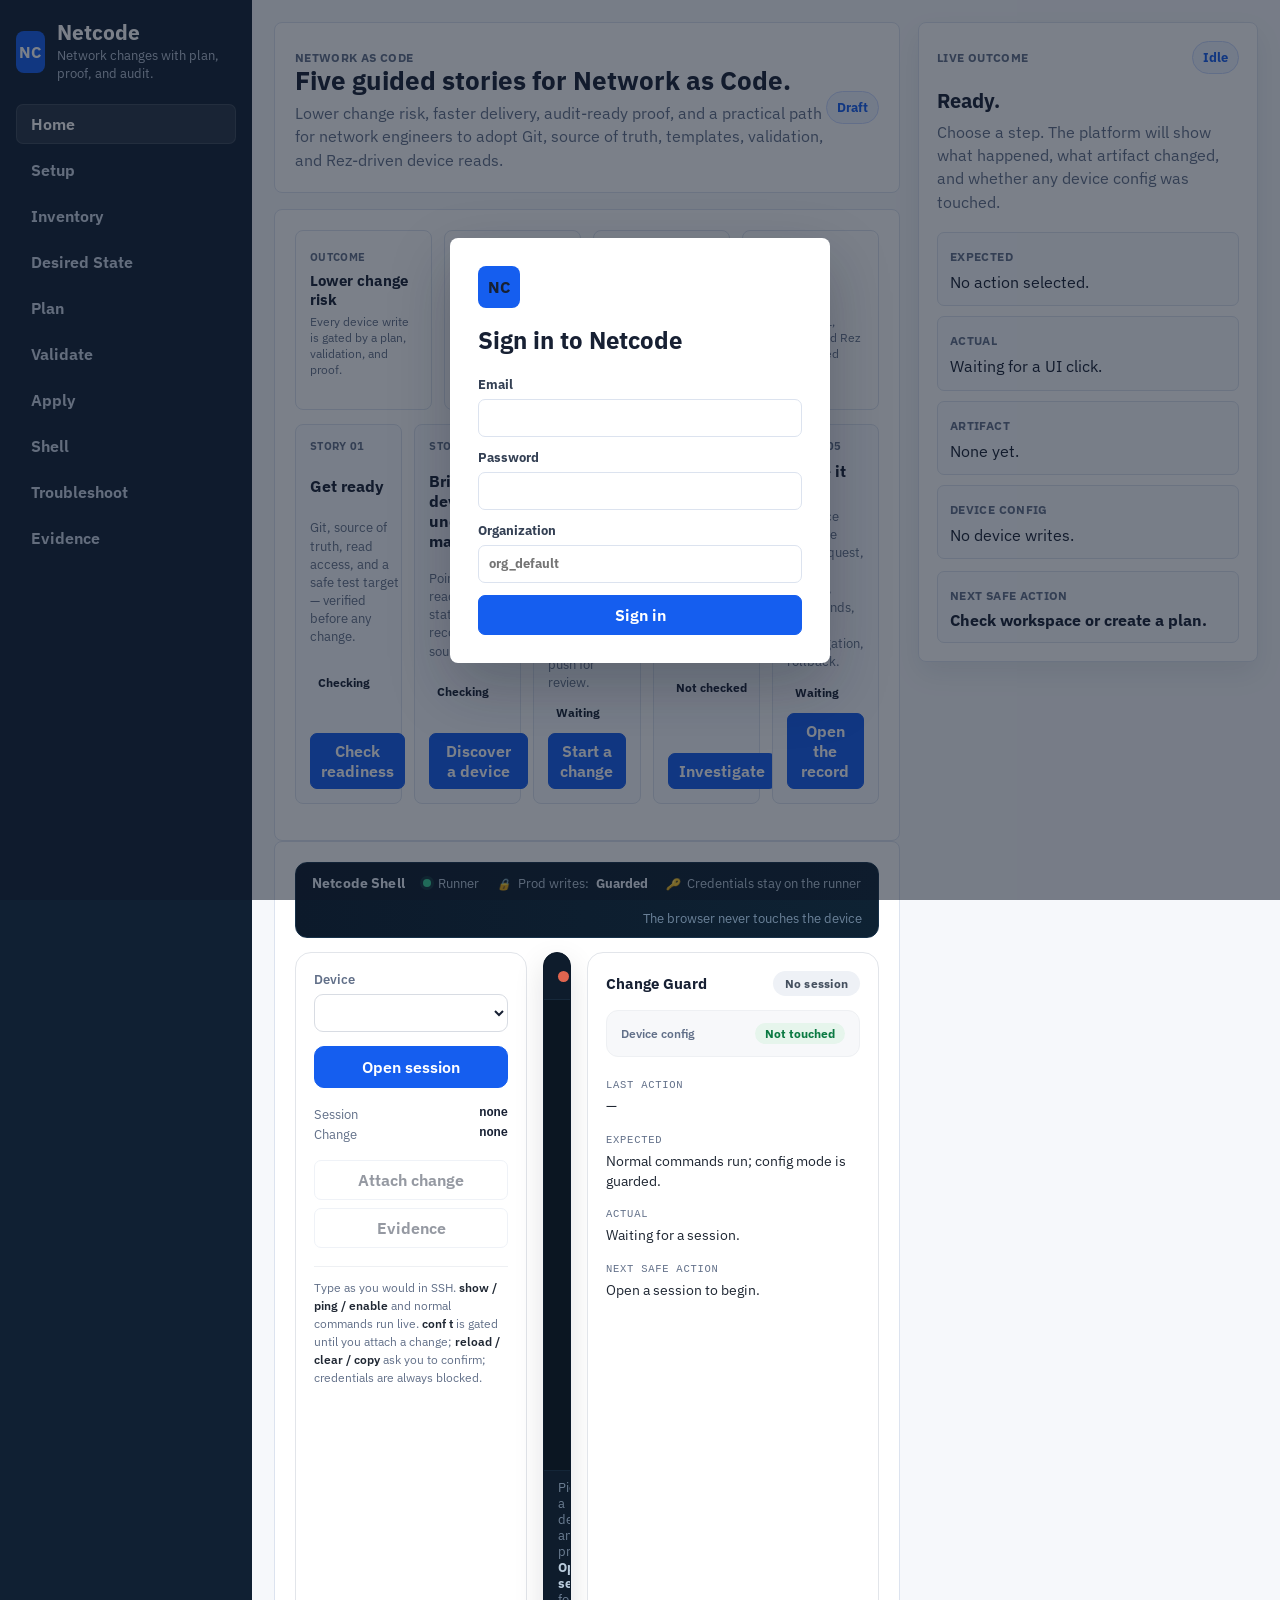
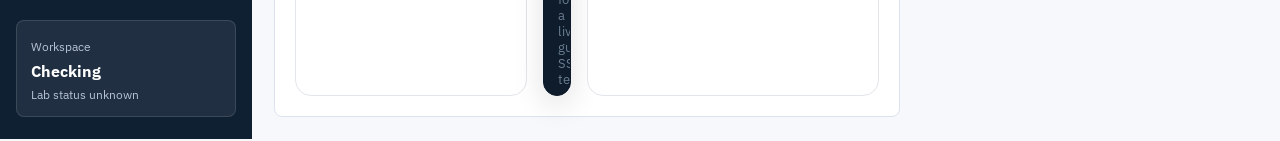
==== static/index.html @ 335553f5 "Shell: make it a real SSH terminal (allow-by-default guard) + premium UI Two fixes for 'this is BS /" ====
<!doctype html>
<html lang="en">
  <head>
    <meta charset="utf-8" />
    <meta name="viewport" content="width=device-width, initial-scale=1" />
    <title>Netcode</title>
    <link rel="icon" href="/static/favicon.svg" type="image/svg+xml" />
    <link rel="stylesheet" href="/static/vendor/xterm.css" />
    <link rel="stylesheet" href="/static/styles.css?v=20260705-shell3" />
  </head>
  <body>
    <div id="login-overlay" class="login-overlay" hidden>
      <form id="login-form" class="login-card">
        <div class="brand-mark">NC</div>
        <h2>Sign in to Netcode</h2>
        <p id="login-error" class="login-error" hidden></p>
        <label>Email<input id="login-email" type="email" autocomplete="username" required /></label>
        <label>Password<input id="login-password" type="password" autocomplete="current-password" required /></label>
        <label>Organization<input id="login-org" placeholder="org_default" autocomplete="organization" /></label>
        <button id="login-submit" type="submit">Sign in</button>
      </form>
    </div>
    <main class="app-shell">
      <aside class="sidebar" aria-label="MVP navigation">
        <div class="brand">
            <div class="brand-mark">NC</div>
          <div>
            <h1>Netcode</h1>
            <p>Network changes with plan, proof, and audit.</p>
          </div>
        </div>

        <nav class="nav-list">
          <button class="nav-item active" type="button" data-view="home">Home</button>
          <button class="nav-item" type="button" data-view="setup">Setup</button>
          <button class="nav-item" type="button" data-view="inventory">Inventory</button>
          <button class="nav-item" type="button" data-view="desired">Desired State</button>
          <button class="nav-item" type="button" data-view="plan">Plan</button>
          <button class="nav-item" type="button" data-view="validate">Validate</button>
          <button class="nav-item" type="button" data-view="apply">Apply</button>
          <button class="nav-item" type="button" data-view="shell">Shell</button>
          <button class="nav-item" type="button" data-view="drift">Troubleshoot</button>
          <button class="nav-item" type="button" data-view="evidence">Evidence</button>
        </nav>

        <section class="workspace-card">
          <span>Workspace</span>
          <strong id="sidebar-workspace">Checking</strong>
          <p id="sidebar-lab">Lab status unknown</p>
        </section>
      </aside>

      <section class="content-shell">
        <section class="main-stage">
          <header class="page-header">
            <div>
              <p class="eyebrow">Network as Code</p>
              <h2 id="view-title">Five guided stories for Network as Code.</h2>
              <p id="view-subtitle">Lower change risk, faster delivery, audit-ready proof, and a practical path for network engineers to adopt Git, source of truth, templates, validation, and Rez-driven device reads.</p>
            </div>
            <div class="run-state">
              <span id="run-state-label">Draft</span>
            </div>
          </header>

          <section id="view-home" class="view active">
            <section class="value-strip" aria-label="Netcode business outcomes">
              <article>
                <span>Outcome</span>
                <strong>Lower change risk</strong>
                <p>Every device write is gated by a plan, validation, and proof.</p>
              </article>
              <article>
                <span>Outcome</span>
                <strong>Faster delivery</strong>
                <p>Engineers declare the result; the platform builds the artifacts.</p>
              </article>
              <article>
                <span>Outcome</span>
                <strong>Audit-ready proof</strong>
                <p>Each change ends with commands, evidence, Git history, and rollback.</p>
              </article>
              <article>
                <span>Outcome</span>
                <strong>Practical adoption</strong>
                <p>Use Git, YAML, templates, and Rez through guided workflows.</p>
              </article>
            </section>
            <section class="story-board" aria-label="Network as code user stories">
              <article class="story-card" id="story-ready">
                <span>Story 01</span>
                <h3>Get ready</h3>
                <p>Git, source of truth, read access, and a safe test target — verified before any change.</p>
                <strong>Checking</strong>
                <button type="button" data-go="setup">Check readiness</button>
              </article>
              <article class="story-card" id="story-discovery">
                <span>Story 02</span>
                <h3>Bring devices under management</h3>
                <p>Point at an IP, read its live state, review the record, save it to source of truth.</p>
                <strong>Checking</strong>
                <button type="button" data-go="inventory">Discover a device</button>
              </article>
              <article class="story-card" id="story-change">
                <span>Story 03</span>
                <h3>Make a safe change</h3>
                <p>Declare the outcome, branch it, see exact commands, prove it, apply, verify, push for review.</p>
                <strong>Waiting</strong>
                <button type="button" data-go="desired">Start a change</button>
              </article>
              <article class="story-card" id="story-troubleshoot">
                <span>Story 04</span>
                <h3>Troubleshoot / Investigate</h3>
                <p>Run read-only Rez checks, compare expected vs live, attach evidence to the change.</p>
                <strong>Not checked</strong>
                <button type="button" data-go="drift">Investigate</button>
              </article>
              <article class="story-card" id="story-audit">
                <span>Story 05</span>
                <h3>Prove it</h3>
                <p>One evidence package with request, intent, branch, commands, proof, investigation, rollback.</p>
                <strong>Waiting</strong>
                <button type="button" data-go="evidence">Open the record</button>
              </article>
            </section>

          </section>

          <section id="view-setup" class="view">
            <section class="section-heading">
              <h3>Setup — readiness gates</h3>
              <p>Gates 1–2 (Git, source of truth) unlock changes. Gates 3–4 tell you how changes will be proven — with a lab, with on-device dry-runs, or plan-only. A missing lab never blocks planning.</p>
            </section>
            <p class="gate-group-label">Required before you can start a change</p>
            <div class="setup-grid two">
              <article class="setup-item gate" id="gate-git-card">
                <span class="gate-tag required">Required · 1</span>
                <h4>Git connected</h4>
                <p class="gate-question">Can changes be reviewed and audited?</p>
                <p id="setup-git-copy" class="gate-status">Checking.</p>
                <div class="field-grid">
                  <label>Repo URL<input id="git-repo-url" placeholder="https://github.com/you/network-code.git" autocomplete="off" /></label>
                  <label>Base branch<input id="git-base-branch" placeholder="main" autocomplete="off" /></label>
                </div>
                <div class="button-row compact">
                  <button id="connect-git" type="button">Connect Git repo</button>
                </div>
              </article>
              <article class="setup-item gate" id="gate-sot-card">
                <span class="gate-tag required">Required · 2</span>
                <h4>Source of truth</h4>
                <p class="gate-question">Does the platform know your network?</p>
                <p id="setup-sot-copy" class="gate-status">Checking.</p>
                <p id="setup-sot-detail" class="setup-hint"></p>
                <div class="button-row compact">
                  <button class="secondary" type="button" data-go="inventory">Discover devices</button>
                </div>
              </article>
            </div>
            <p class="gate-group-label">How your changes will be proven <em>(informational — these never block planning)</em></p>
            <div class="setup-grid two">
              <article class="setup-item gate" id="gate-read-card">
                <span class="gate-tag info">Info</span>
                <h4>Device reachability</h4>
                <p class="gate-question">Can the platform read your devices?</p>
                <p id="setup-rez-copy" class="gate-status">Checking.</p>
                <div id="reachability-results" class="stat-chips"></div>
                <p id="setup-rez-detail" class="setup-hint">Verification and drift read live device state. If the platform cannot read, you are blind after an apply.</p>
                <div class="button-row compact">
                  <button id="test-reachability" class="secondary" type="button">Test reachability</button>
                </div>
              </article>
              <article class="setup-item gate" id="gate-lab-card">
                <span class="gate-tag info">Info</span>
                <h4>Proof mode</h4>
                <p class="gate-question">Where do changes get proven before they matter?</p>
                <p id="setup-lab-copy" class="gate-status">Checking.</p>
                <p id="setup-lab-detail" class="setup-hint"></p>
              </article>
            </div>
            <div class="button-row">
              <button id="check-workspace" type="button">Check readiness</button>
              <button id="start-change" type="button" data-go="desired" disabled>Start a change</button>
            </div>
            <section id="runners-panel" class="runners-panel" hidden>
              <div class="config-head">
                <div>
                  <span>On-prem runners</span>
                  <h4>Runner mode — device actions run on your runner</h4>
                  <p id="runners-copy">The control plane queues changes; an on-prem runner next to your devices executes them and returns signed evidence. The browser and control plane never touch devices.</p>
                </div>
                <div class="button-row compact">
                  <button id="mint-join-token" type="button">Generate join token</button>
                </div>
              </div>
              <div id="runners-list" class="record-sections"></div>
              <div id="join-token-box" hidden>
                <p class="setup-hint">Run this on the machine next to your devices (single-use token, shown once):</p>
                <pre id="join-token-cmd" class="mini-code"></pre>
              </div>
            </section>
            <details class="advanced-panel">
              <summary>Advanced: platform configuration</summary>
            <section class="config-panel">
              <div class="config-head">
                <div>
                  <span>Editable platform configuration</span>
                  <h4>Control the options this UI uses</h4>
                  <p id="config-path">Configuration has not been loaded yet.</p>
                </div>
                <div class="button-row compact">
                  <button id="save-config" type="button">Save configuration</button>
                  <button id="reload-config" class="secondary" type="button">Reload</button>
                  <button id="reset-config" class="secondary" type="button">Reset defaults</button>
                </div>
              </div>
              <form id="platform-config-form" class="config-form">
                <section>
                  <h5>Git</h5>
                  <label>Repo URL<input name="git.repo_url" /></label>
                  <label>Branch<input name="git.branch" /></label>
                  <label>Commit message<input name="git.default_commit_message" /></label>
                </section>
                <section>
                  <h5>Source of truth</h5>
                  <label>Provider<input name="source_of_truth.provider" /></label>
                  <label>Inventory path<input name="source_of_truth.inventory_path" /></label>
                  <label>Policy path<input name="source_of_truth.policy_path" /></label>
                  <label>Template directory<input name="source_of_truth.template_dir" /></label>
                </section>
                <section>
                  <h5>Credentials</h5>
                  <label>Credential profile<input name="credentials.profile" /></label>
                  <label>Username<input name="credentials.username" /></label>
                  <label>Default SSH port<input name="credentials.port" type="number" min="1" max="65535" /></label>
                </section>
                <section>
                  <h5>Discovery defaults</h5>
                  <label>Host<input name="discovery.defaults.host" /></label>
                  <label>Vendor<input name="discovery.defaults.platform" /></label>
                  <label>Device name<input name="discovery.defaults.device_id" /></label>
                  <label>Site<input name="discovery.defaults.site" /></label>
                  <label>Groups<input name="discovery.defaults.groups" /></label>
                  <label>Port<input name="discovery.defaults.port" type="number" min="1" max="65535" /></label>
                </section>
                <section>
                  <h5>Change defaults</h5>
                  <label>Default site<input name="desired_state.common.site" /></label>
                  <label>Default device<input name="desired_state.common.device_id" /></label>
                  <label>Requested by<input name="desired_state.common.requested_by" /></label>
                  <label>Default ticket<input name="desired_state.common.ticket_id" /></label>
                </section>
                <section>
                  <h5>Workflow gates</h5>
                  <label>Environment<input name="workflow.environment" /></label>
                  <label>Canary size<input name="workflow.canary_size" type="number" min="1" /></label>
                  <label>Batch size<input name="workflow.batch_size" type="number" min="1" /></label>
                  <label class="check-row"><input name="workflow.dry_run_required" type="checkbox" /> Dry-run required</label>
                  <label class="check-row"><input name="workflow.production_writes_locked" type="checkbox" /> Production writes locked</label>
                </section>
              </form>
              <section class="json-editor">
                <div>
                  <h5>Full configuration JSON</h5>
                  <p>Edit change cards, field labels, defaults, vendor choices, gates, paths, and audit settings.</p>
                </div>
                <textarea id="config-json" spellcheck="false"></textarea>
              </section>
            </section>
            </details>
          </section>

          <section id="view-inventory" class="view">
            <section class="section-heading">
              <h3>Inventory</h3>
              <p>Bring devices under management: discover them live with Rez, or import them from NetBox — the de-facto network source of truth.</p>
            </section>
            <section class="netbox-panel">
              <div class="config-head">
                <div>
                  <span>NetBox source of truth</span>
                  <h4>Import devices from NetBox</h4>
                  <p id="netbox-status">Read-only. Set the URL and API token, test, then sync devices into inventory. Local YAML stays the default.</p>
                </div>
              </div>
              <div class="field-grid">
                <label>NetBox URL<input id="netbox-url" placeholder="https://netbox.example.com" autocomplete="off" /></label>
                <label>API token<input id="netbox-token" type="password" placeholder="read-only token" autocomplete="off" /></label>
              </div>
              <div class="button-row compact">
                <button id="netbox-test" class="secondary" type="button">Test connection</button>
                <button id="netbox-sync" type="button">Sync devices</button>
              </div>
              <p id="netbox-result" class="setup-hint"></p>
            </section>
            <div class="two-column">
              <form id="discover-form" class="form-panel">
                <label>Device IP / host<input name="host" /></label>
                <label>Vendor
                  <select name="platform"></select>
                </label>
                <label>Device name<input name="device_id" /></label>
                <label>Site<input name="site" /></label>
                <label>Groups<input name="groups" placeholder="comma separated" /></label>
                <label>SSH port<input name="port" type="number" min="1" max="65535" /></label>
                <label>Username<input name="username" placeholder="Use configured or inventory default" /></label>
                <label>Password<input name="password" type="password" placeholder="Use inventory default" /></label>
                <div class="button-row">
                  <button id="discover-device" type="button">Discover device</button>
                  <button id="save-discovered-device" class="secondary" type="button" disabled>Save to source of truth</button>
                </div>
              </form>
              <article class="result-panel">
                <span>Discovered device</span>
                <h4 id="discovery-title">No discovery run yet.</h4>
                <p id="discovery-summary">Discovery is read-only. It collects device state and creates an import candidate; it does not change device config.</p>
                <div id="inventory-table" class="device-list"></div>
              </article>
            </div>
          </section>

          <section id="view-desired" class="view">
            <section class="section-heading">
              <h3>Desired State</h3>
              <p>Pick the outcome first. The platform builds the right YAML, template, validation, plan, and apply gates for that intent type.</p>
            </section>
            <div class="story-rail" data-story-rail></div>
            <div class="desired-layout">
              <form id="change-form" class="form-panel">
                <fieldset class="change-type-fieldset">
                  <legend>What do you want the network to look like?</legend>
                  <div id="change-type-grid" class="change-type-grid"></div>
                </fieldset>
                <section class="form-section">
                  <h4>Target</h4>
                  <div class="form-grid">
                    <label>Site<input name="site" /></label>
                    <label>Device<input name="device_id" /></label>
                    <label>Requested by<input name="requested_by" /></label>
                    <label>Ticket / change ID<input name="ticket_id" placeholder="optional" /></label>
                  </div>
                </section>
                <section class="form-section">
                  <h4 id="dynamic-title">Intent details</h4>
                  <div id="dynamic-fields" class="form-grid"></div>
                </section>
                <section class="form-section branch-panel">
                  <h4>Step 2 · Give this change its own branch</h4>
                  <p class="branch-current">Change branch <strong id="git-current-branch">not created</strong></p>
                  <div class="field-grid">
                    <label>Branch name<input id="git-new-branch" placeholder="change/site-change-type" autocomplete="off" /></label>
                    <label>Switch to existing<select id="git-branch-select"><option value="">Select branch</option></select></label>
                  </div>
                  <div class="button-row compact">
                    <button id="create-branch" type="button">Create change branch</button>
                    <button id="switch-branch" class="secondary" type="button">Switch</button>
                  </div>
                  <p id="git-branch-outcome" class="setup-hint">The change branch carries intent, config, validation, and proof for review.</p>
                </section>
                <div class="button-row">
                  <button id="create-plan" type="button">Step 3 · Create plan</button>
                  <button class="secondary" type="button" data-go="plan">Open plan</button>
                </div>
              </form>
              <article class="result-panel">
                <span>Selected workflow</span>
                <h4 id="desired-title">Add VLAN</h4>
                <p id="desired-summary">Choose a change type and fill in the outcome. YAML remains visible as an artifact, not as the primary workflow.</p>
                <div id="desired-capability" class="capability-strip"></div>
                <pre id="desired-yaml" class="code-box">Create a plan to see the YAML intent.</pre>
              </article>
            </div>
          </section>

          <section id="view-plan" class="view">
            <section class="section-heading">
              <h3>Plan</h3>
              <p>Preview the exact impact — forward and rollback — before the lab switch sees anything.</p>
            </section>
            <div class="story-rail" data-story-rail></div>
            <section class="plan-summary">
              <article><span>Action</span><strong id="plan-action">No plan yet</strong></article>
              <article><span>Affected device</span><strong id="plan-device">-</strong></article>
              <article><span>Risk</span><strong id="plan-risk">Unknown</strong></article>
              <article><span>Apply gate</span><strong id="plan-writes">None</strong></article>
            </section>
            <div id="plan-blast" class="stat-chips"></div>
            <div class="artifact-grid">
              <article>
                <div class="artifact-heading"><span>Terraform-style summary</span></div>
                <pre id="plan-summary-text" class="code-box">Create a desired state first.</pre>
              </article>
              <article>
                <div class="artifact-heading"><span>Exact generated commands</span></div>
                <pre id="plan-commands" class="code-box">No commands generated yet.</pre>
              </article>
            </div>
            <div class="artifact-grid">
              <article>
                <div class="artifact-heading"><span>Rollback plan (known before apply)</span><strong id="rollback-confidence"></strong></div>
                <pre id="plan-rollback" class="code-box">No rollback plan yet.</pre>
              </article>
              <article>
                <div class="artifact-heading"><span>Pre / post checks for this change type</span></div>
                <div id="plan-checks" class="check-list compact-list">Create a plan to see the checks.</div>
              </article>
            </div>
            <div class="button-row">
              <button id="review-validation" type="button">Review validation</button>
              <button class="secondary" type="button" data-go="validate">Open validation</button>
            </div>
          </section>

          <section id="view-validate" class="view">
            <section class="section-heading">
              <h3>Validate</h3>
              <p>Policy checks must pass for every intent. Lab dry-run is available only for intent types with an Arista write adapter.</p>
            </section>
            <div class="story-rail" data-story-rail></div>
            <div id="validation-list" class="check-list"></div>
            <div class="artifact-grid">
              <article>
                <div class="artifact-heading"><span>Git review plan</span></div>
                <pre id="git-plan" class="code-box">Create a plan first.</pre>
              </article>
              <article>
                <div class="artifact-heading"><span>Lab dry-run proof</span></div>
                <pre id="dryrun-proof" class="code-box">Run dry-run after validation is reviewed.</pre>
              </article>
            </div>
            <div class="button-row">
              <button id="run-dry-run" type="button" disabled>Run lab dry-run</button>
              <button class="secondary" type="button" data-go="apply">Open apply</button>
            </div>
          </section>

          <section id="view-apply" class="view">
            <section class="section-heading">
              <h3>Apply + Verify</h3>
              <p>Apply stays locked until the selected intent type supports lab writes, policy validation passes, and dry-run proof exists.</p>
            </section>
            <div class="story-rail" data-story-rail></div>
            <section class="apply-gates">
              <article id="gate-plan"><span>Plan</span><strong>Waiting</strong></article>
              <article id="gate-validation"><span>Validation</span><strong>Waiting</strong></article>
              <article id="gate-dryrun"><span>Dry-run</span><strong>Waiting</strong></article>
              <article id="gate-verify"><span>Verify</span><strong>Waiting</strong></article>
            </section>
            <pre id="apply-transcript" class="code-box tall">No device command has been committed.</pre>
            <div class="button-row">
              <button id="apply-change" class="danger" type="button" disabled>Apply in Arista lab</button>
              <button id="verify-change" class="secondary" type="button" disabled>Verify live state</button>
              <button id="rollback-change" class="secondary" type="button" disabled>Rollback lab change</button>
            </div>
            <section class="review-handoff">
              <h4>Send for review</h4>
              <p class="setup-hint">Commit every artifact of this change to its branch, then push it so your team can review before merge.</p>
              <div class="field-grid">
                <label>Commit message<input id="commit-message" autocomplete="off" placeholder="Netcode change ..." /></label>
              </div>
              <div class="button-row compact">
                <button id="commit-artifacts" type="button" disabled>Commit artifacts</button>
                <button id="push-branch" class="secondary" type="button" disabled>Push for review</button>
              </div>
              <pre id="pr-summary" class="mini-code">Commit and push to produce a review-ready summary.</pre>
            </section>
          </section>

          <section id="view-shell" class="view">
            <div class="shell-trustbar">
              <span class="tb-title">Netcode Shell</span>
              <span class="tb-item"><i class="tb-dot ok" id="tb-runner-dot"></i><span id="tb-runner">Runner</span></span>
              <span class="tb-item"><i class="tb-lock"></i>Prod writes: <b id="tb-writes">Guarded</b></span>
              <span class="tb-item"><i class="tb-key"></i>Credentials stay on the runner</span>
              <span class="tb-item tb-muted">The browser never touches the device</span>
            </div>
            <div class="shell-workspace">
              <aside class="shell-devices">
                <label class="shell-field">Device
                  <select id="shell-device"></select>
                </label>
                <button id="shell-open" type="button">Open session</button>
                <div class="shell-session-meta">
                  <p><span>Session</span><strong id="shell-session-id">none</strong></p>
                  <p><span>Change</span><strong id="shell-change">none</strong></p>
                </div>
                <div class="shell-actions-col">
                  <button id="shell-attach" class="secondary" type="button" disabled>Attach change</button>
                  <button id="shell-evidence" class="secondary" type="button" disabled>Evidence</button>
                </div>
                <p class="shell-help">Type as you would in SSH. <b>show / ping / enable</b> and normal commands run live. <b>conf t</b> is gated until you attach a change; <b>reload / clear / copy</b> ask you to confirm; credentials are always blocked.</p>
              </aside>
              <div class="shell-terminal-wrap">
                <div class="shell-term-titlebar">
                  <span class="term-dots"><i></i><i></i><i></i></span>
                  <span class="term-target" id="shell-term-target">no session</span>
                  <span class="term-state" id="shell-term-state">idle</span>
                </div>
                <div id="shell-xterm" class="shell-xterm"></div>
                <div id="shell-hint" class="shell-hint-bar">Pick a device and press <b>Open session</b> for a live, guarded SSH terminal.</div>
              </div>
              <aside class="change-guard" aria-label="Change Guard">
                <div class="guard-head">
                  <h4>Change Guard</h4>
                  <div class="guard-mode" id="guard-mode-chip">No session</div>
                </div>
                <div class="guard-devicebox">
                  <span class="guard-devicebox-label">Device config</span>
                  <span id="guard-device-chip" class="device-chip not-touched">Not touched</span>
                </div>
                <dl class="guard-facts">
                  <dt>Last action</dt><dd id="guard-last">—</dd>
                  <dt>Expected</dt><dd id="guard-expected">Normal commands run; config mode is guarded.</dd>
                  <dt>Actual</dt><dd id="guard-actual">Waiting for a session.</dd>
                  <dt>Next safe action</dt><dd id="guard-next">Open a session to begin.</dd>
                </dl>
              </aside>
            </div>
          </section>

          <section id="view-drift" class="view">
            <section class="section-heading">
              <h3>Troubleshoot / Investigate</h3>
              <p>Read-only checks use Rez SSH/API adapters to collect live evidence. Use them before a change, after a change, or during an incident. If a change is active, the result is attached to that change record.</p>
            </section>
            <div class="two-column investigate-layout">
              <form id="troubleshoot-form" class="form-panel">
                <section class="form-section first">
                  <h4>Run a read-only check</h4>
                  <p class="setup-hint">No config mode. No commit. This only reads live device state.</p>
                  <label>Device<input name="device_id" placeholder="v2-store1" autocomplete="off" /></label>
                  <label>Check type
                    <select name="check">
                      <option value="live_state">Live state summary</option>
                      <option value="interfaces">Interfaces</option>
                      <option value="vlans">VLANs</option>
                      <option value="bgp">BGP neighbors</option>
                      <option value="routes">Routes</option>
                      <option value="acl">ACLs</option>
                    </select>
                  </label>
                  <label>Target filter<input name="target" placeholder="Ethernet1, VLAN 90, 10.42.90.0/24, neighbor IP" autocomplete="off" /></label>
                  <label>Expected live evidence<input name="expected" placeholder="up, GUEST_WIFI, established, permit" autocomplete="off" /></label>
                  <div class="button-row">
                    <button id="run-troubleshoot" type="button">Run read-only check</button>
                  </div>
                </section>
              </form>
              <article class="result-panel">
                <span>Investigation result</span>
                <h4 id="troubleshoot-title">No investigation run yet.</h4>
                <p id="troubleshoot-summary">Pick a device and check type. The result will show the live evidence and whether it matches what you expected.</p>
                <div id="troubleshoot-chips" class="stat-chips"></div>
                <pre id="troubleshoot-evidence" class="mini-code">Read-only evidence will appear here.</pre>
              </article>
            </div>
            <section class="plan-summary">
              <article><span>Investigation</span><strong id="drift-compliance">Unknown</strong></article>
              <article><span>Scope</span><strong id="drift-intent">None</strong></article>
              <article><span>Live state</span><strong id="drift-live">Not collected</strong></article>
              <article><span>Next action</span><strong id="drift-action">Review</strong></article>
            </section>
            <pre id="drift-output" class="code-box tall">Create a plan, then check drift for that intent.</pre>
            <div class="button-row">
              <button id="check-drift" class="secondary" type="button">Compare this change to live</button>
              <button id="check-device-drift" class="secondary" type="button">Check whole-device drift</button>
              <button class="secondary" type="button" data-go="desired">Reconcile: start a new change</button>
              <button class="secondary" type="button" data-go="evidence">Review evidence</button>
            </div>
          </section>

          <section id="view-evidence" class="view">
            <section class="section-heading">
              <h3>Evidence — the change record</h3>
              <p>One readable package per change: request, plan, safety, lab proof, apply proof, verification, Git record, rollback. Attach it to a ticket.</p>
            </section>
            <div class="record-toolbar">
              <label>Change<select id="record-select"><option value="">Select a change</option></select></label>
              <button id="copy-ticket" class="secondary" type="button" disabled>Copy for ticket</button>
            </div>
            <div id="change-record" class="record-sections">
              <p class="setup-hint">Pick a change to see its full record.</p>
            </div>
            <details class="advanced-panel">
              <summary>Advanced: raw artifacts</summary>
              <div class="evidence-tabs" aria-label="Evidence artifacts">
                <button class="evidence-tab active" type="button" data-artifact="overview">Overview</button>
                <button class="evidence-tab" type="button" data-artifact="intent">YAML</button>
                <button class="evidence-tab" type="button" data-artifact="config">Commands</button>
                <button class="evidence-tab" type="button" data-artifact="validation">Validation</button>
                <button class="evidence-tab" type="button" data-artifact="lab">Lab</button>
                <button class="evidence-tab" type="button" data-artifact="troubleshooting">Investigation</button>
                <button class="evidence-tab" type="button" data-artifact="git">Git</button>
                <button class="evidence-tab" type="button" data-artifact="configState">Config</button>
                <button class="evidence-tab" type="button" data-artifact="audit">Audit</button>
                <button class="evidence-tab" type="button" data-artifact="jobs">Jobs</button>
              </div>
              <pre id="evidence-output" class="code-box evidence-output">No artifacts yet. Start with Setup or Desired State.</pre>
            </details>
            <div class="button-row">
              <button id="refresh-evidence" type="button">Refresh evidence</button>
              <button class="secondary" type="button" data-go="home">Back home</button>
            </div>
          </section>
        </section>

        <aside class="outcome-panel" aria-label="Live outcome">
          <div class="outcome-head">
            <span>Live outcome</span>
            <strong id="outcome-state">Idle</strong>
          </div>
          <h3 id="outcome-title">Ready.</h3>
          <p id="outcome-summary">Choose a step. The platform will show what happened, what artifact changed, and whether any device config was touched.</p>
          <section class="outcome-facts">
            <article>
              <span>Expected</span>
              <p id="outcome-expected">No action selected.</p>
            </article>
            <article>
              <span>Actual</span>
              <p id="outcome-actual">Waiting for a UI click.</p>
            </article>
            <article>
              <span>Artifact</span>
              <p id="outcome-artifact">None yet.</p>
            </article>
            <article>
              <span>Device config</span>
              <p id="outcome-device">No device writes.</p>
            </article>
          </section>
          <section class="next-action">
            <span>Next safe action</span>
            <strong id="next-action">Check workspace or create a plan.</strong>
          </section>
        </aside>
      </section>
    </main>
    <script src="/static/vendor/xterm.js"></script>
    <script src="/static/vendor/xterm-addon-fit.js"></script>
    <script src="/static/app.js?v=20260705-shell3"></script>
  </body>
</html>
---- static/vendor/xterm.css ----
/**
 * Copyright (c) 2014 The xterm.js authors. All rights reserved.
 * Copyright (c) 2012-2013, Christopher Jeffrey (MIT License)
 * https://github.com/chjj/term.js
 * @license MIT
 *
 * Permission is hereby granted, free of charge, to any person obtaining a copy
 * of this software and associated documentation files (the "Software"), to deal
 * in the Software without restriction, including without limitation the rights
 * to use, copy, modify, merge, publish, distribute, sublicense, and/or sell
 * copies of the Software, and to permit persons to whom the Software is
 * furnished to do so, subject to the following conditions:
 *
 * The above copyright notice and this permission notice shall be included in
 * all copies or substantial portions of the Software.
 *
 * THE SOFTWARE IS PROVIDED "AS IS", WITHOUT WARRANTY OF ANY KIND, EXPRESS OR
 * IMPLIED, INCLUDING BUT NOT LIMITED TO THE WARRANTIES OF MERCHANTABILITY,
 * FITNESS FOR A PARTICULAR PURPOSE AND NONINFRINGEMENT. IN NO EVENT SHALL THE
 * AUTHORS OR COPYRIGHT HOLDERS BE LIABLE FOR ANY CLAIM, DAMAGES OR OTHER
 * LIABILITY, WHETHER IN AN ACTION OF CONTRACT, TORT OR OTHERWISE, ARISING FROM,
 * OUT OF OR IN CONNECTION WITH THE SOFTWARE OR THE USE OR OTHER DEALINGS IN
 * THE SOFTWARE.
 *
 * Originally forked from (with the author's permission):
 *   Fabrice Bellard's javascript vt100 for jslinux:
 *   http://bellard.org/jslinux/
 *   Copyright (c) 2011 Fabrice Bellard
 *   The original design remains. The terminal itself
 *   has been extended to include xterm CSI codes, among
 *   other features.
 */

/**
 *  Default styles for xterm.js
 */

.xterm {
    cursor: text;
    position: relative;
    user-select: none;
    -ms-user-select: none;
    -webkit-user-select: none;
}

.xterm.focus,
.xterm:focus {
    outline: none;
}

.xterm .xterm-helpers {
    position: absolute;
    top: 0;
    /**
     * The z-index of the helpers must be higher than the canvases in order for
     * IMEs to appear on top.
     */
    z-index: 5;
}

.xterm .xterm-helper-textarea {
    padding: 0;
    border: 0;
    margin: 0;
    /* Move textarea out of the screen to the far left, so that the cursor is not visible */
    position: absolute;
    opacity: 0;
    left: -9999em;
    top: 0;
    width: 0;
    height: 0;
    z-index: -5;
    /** Prevent wrapping so the IME appears against the textarea at the correct position */
    white-space: nowrap;
    overflow: hidden;
    resize: none;
}

.xterm .composition-view {
    /* TODO: Composition position got messed up somewhere */
    background: #000;
    color: #FFF;
    display: none;
    position: absolute;
    white-space: nowrap;
    z-index: 1;
}

.xterm .composition-view.active {
    display: block;
}

.xterm .xterm-viewport {
    /* On OS X this is required in order for the scroll bar to appear fully opaque */
    background-color: #000;
    overflow-y: scroll;
    cursor: default;
    position: absolute;
    right: 0;
    left: 0;
    top: 0;
    bottom: 0;
}

.xterm .xterm-screen {
    position: relative;
}

.xterm .xterm-screen canvas {
    position: absolute;
    left: 0;
    top: 0;
}

.xterm .xterm-scroll-area {
    visibility: hidden;
}

.xterm-char-measure-element {
    display: inline-block;
    visibility: hidden;
    position: absolute;
    top: 0;
    left: -9999em;
    line-height: normal;
}

.xterm.enable-mouse-events {
    /* When mouse events are enabled (eg. tmux), revert to the standard pointer cursor */
    cursor: default;
}

.xterm.xterm-cursor-pointer,
.xterm .xterm-cursor-pointer {
    cursor: pointer;
}

.xterm.column-select.focus {
    /* Column selection mode */
    cursor: crosshair;
}

.xterm .xterm-accessibility,
.xterm .xterm-message {
    position: absolute;
    left: 0;
    top: 0;
    bottom: 0;
    right: 0;
    z-index: 10;
    color: transparent;
    pointer-events: none;
}

.xterm .live-region {
    position: absolute;
    left: -9999px;
    width: 1px;
    height: 1px;
    overflow: hidden;
}

.xterm-dim {
    /* Dim should not apply to background, so the opacity of the foreground color is applied
     * explicitly in the generated class and reset to 1 here */
    opacity: 1 !important;
}

.xterm-underline-1 { text-decoration: underline; }
.xterm-underline-2 { text-decoration: double underline; }
.xterm-underline-3 { text-decoration: wavy underline; }
.xterm-underline-4 { text-decoration: dotted underline; }
.xterm-underline-5 { text-decoration: dashed underline; }

.xterm-overline {
    text-decoration: overline;
}

.xterm-overline.xterm-underline-1 { text-decoration: overline underline; }
.xterm-overline.xterm-underline-2 { text-decoration: overline double underline; }
.xterm-overline.xterm-underline-3 { text-decoration: overline wavy underline; }
.xterm-overline.xterm-underline-4 { text-decoration: overline dotted underline; }
.xterm-overline.xterm-underline-5 { text-decoration: overline dashed underline; }

.xterm-strikethrough {
    text-decoration: line-through;
}

.xterm-screen .xterm-decoration-container .xterm-decoration {
	z-index: 6;
	position: absolute;
}

.xterm-screen .xterm-decoration-container .xterm-decoration.xterm-decoration-top-layer {
	z-index: 7;
}

.xterm-decoration-overview-ruler {
    z-index: 8;
    position: absolute;
    top: 0;
    right: 0;
    pointer-events: none;
}

.xterm-decoration-top {
    z-index: 2;
    position: relative;
}
---- static/styles.css ----
@import url("https://fonts.googleapis.com/css2?family=IBM+Plex+Mono:wght@400;500;600&family=IBM+Plex+Sans:wght@400;500;600;700&display=swap");

:root {
  --bg: #f6f8fb;
  --surface: #ffffff;
  --surface-soft: #f9fbfe;
  --line: #dce3ef;
  --line-strong: #bac6d8;
  --text: #172033;
  --muted: #627089;
  --muted-2: #8a96aa;
  --blue: #155eef;
  --blue-soft: #eef4ff;
  --green: #138a4a;
  --green-soft: #ecfdf3;
  --amber: #b86e00;
  --amber-soft: #fff7e6;
  --red: #c83232;
  --red-soft: #fff0f0;
  --navy: #102033;
  --code: #0f1b2d;
  --code-line: #233654;
  --radius: 8px;
  --shadow: 0 12px 28px rgb(16 32 51 / 8%);
  --focus: 0 0 0 3px rgb(21 94 239 / 18%);
}

* {
  box-sizing: border-box;
}

body {
  background: var(--bg);
  color: var(--text);
  font-family: "IBM Plex Sans", Inter, system-ui, sans-serif;
  margin: 0;
}

button,
input,
select,
textarea {
  font: inherit;
}

button {
  align-items: center;
  background: var(--blue);
  border: 1px solid var(--blue);
  border-radius: 7px;
  color: white;
  cursor: pointer;
  display: inline-flex;
  font-weight: 650;
  justify-content: center;
  min-height: 40px;
  padding: 9px 14px;
  transition: background 120ms ease, border-color 120ms ease, box-shadow 120ms ease, transform 120ms ease;
}

button:hover:not(:disabled) {
  box-shadow: 0 8px 18px rgb(21 94 239 / 18%);
}

button:active:not(:disabled) {
  transform: translateY(1px);
}

button:disabled {
  cursor: not-allowed;
  opacity: 0.45;
}

button.secondary {
  background: white;
  border-color: var(--line);
  color: var(--text);
}

button.danger {
  background: var(--red);
  border-color: var(--red);
}

button:focus-visible,
input:focus-visible,
select:focus-visible,
textarea:focus-visible {
  box-shadow: var(--focus);
  outline: 0;
}

.app-shell {
  display: grid;
  grid-template-columns: 252px minmax(0, 1fr);
  min-height: 100vh;
}

.sidebar {
  background: var(--navy);
  color: white;
  display: flex;
  flex-direction: column;
  gap: 22px;
  padding: 22px 16px;
}

.brand {
  align-items: center;
  display: flex;
  gap: 12px;
}

.brand-mark {
  background: var(--blue);
  border-radius: 8px;
  display: grid;
  font-weight: 800;
  height: 42px;
  place-items: center;
  width: 42px;
}

.brand h1,
.brand p,
.page-header h2,
.page-header p,
.section-heading h3,
.section-heading p,
.outcome-panel h3,
.outcome-panel p {
  margin: 0;
}

.brand h1 {
  font-size: 21px;
  line-height: 1;
}

.brand p {
  color: #b7c3d6;
  font-size: 13px;
  line-height: 1.35;
  margin-top: 4px;
}

.nav-list {
  display: grid;
  gap: 6px;
}

.nav-item {
  background: transparent;
  border-color: transparent;
  color: #cbd5e5;
  justify-content: flex-start;
  min-height: 38px;
}

.nav-item:hover:not(:disabled),
.nav-item.active {
  background: rgb(255 255 255 / 9%);
  border-color: rgb(255 255 255 / 10%);
  box-shadow: none;
  color: white;
}

.workspace-card {
  background: rgb(255 255 255 / 7%);
  border: 1px solid rgb(255 255 255 / 12%);
  border-radius: var(--radius);
  margin-top: auto;
  padding: 14px;
}

.workspace-card span,
.workspace-card p {
  color: #b7c3d6;
  font-size: 12px;
  margin: 0;
}

.workspace-card strong {
  display: block;
  margin: 6px 0;
}

.content-shell {
  display: grid;
  gap: 18px;
  grid-template-columns: minmax(0, 1fr) 340px;
  padding: 22px;
}

.main-stage,
.outcome-panel {
  min-width: 0;
}

.page-header,
.outcome-panel,
.view,
.setup-item,
.form-panel,
.result-panel,
.plan-summary article,
.artifact-grid article,
.apply-gates article,
.summary-strip article {
  background: var(--surface);
  border: 1px solid var(--line);
  border-radius: var(--radius);
}

.page-header {
  align-items: center;
  display: flex;
  justify-content: space-between;
  margin-bottom: 16px;
  padding: 20px;
}

.eyebrow,
.section-heading p,
.result-panel span,
.setup-item span,
.plan-summary span,
.artifact-heading span,
.summary-strip span,
.outcome-head span,
.outcome-facts span,
.next-action span {
  color: var(--muted);
  font-size: 12px;
  font-weight: 700;
  letter-spacing: 0.03em;
  text-transform: uppercase;
}

.page-header h2 {
  font-size: 26px;
  line-height: 1.15;
}

.page-header p {
  color: var(--muted);
  line-height: 1.45;
  margin-top: 6px;
  max-width: 760px;
}

.run-state span,
#outcome-state {
  background: var(--blue-soft);
  border: 1px solid #c7d7fe;
  border-radius: 999px;
  color: var(--blue);
  display: inline-flex;
  font-size: 13px;
  font-weight: 700;
  padding: 7px 10px;
}

.view {
  display: none;
  padding: 20px;
}

.view.active {
  display: block;
}

.section-heading {
  margin-bottom: 16px;
}

.section-heading h3 {
  font-size: 20px;
}

.section-heading p {
  letter-spacing: 0;
  line-height: 1.45;
  margin-top: 6px;
  max-width: 820px;
  text-transform: none;
}

.choice-grid,
.value-strip,
.story-board,
.setup-grid,
.summary-strip,
.plan-summary,
.artifact-grid,
.apply-gates {
  display: grid;
  gap: 12px;
}

.choice-grid {
  grid-template-columns: repeat(2, minmax(0, 1fr));
}

.value-strip {
  grid-template-columns: repeat(4, minmax(0, 1fr));
  margin-bottom: 14px;
}

.value-strip article {
  background: var(--surface);
  border: 1px solid var(--line);
  border-radius: var(--radius);
  min-width: 0;
  padding: 14px;
}

.value-strip span {
  color: var(--muted);
  font-size: 11px;
  font-weight: 750;
  letter-spacing: 0.03em;
  text-transform: uppercase;
}

.value-strip strong {
  display: block;
  font-size: 15px;
  margin-top: 6px;
}

.value-strip p {
  color: var(--muted);
  font-size: 12px;
  line-height: 1.35;
  margin: 5px 0 0;
}

.story-board {
  grid-template-columns: repeat(5, minmax(0, 1fr));
  margin-bottom: 16px;
}

.story-card {
  background: var(--surface-soft);
  border: 1px solid var(--line);
  border-radius: var(--radius);
  display: grid;
  gap: 8px;
  min-width: 0;
  padding: 14px;
}

.story-card span {
  color: var(--muted);
  font-size: 11px;
  font-weight: 750;
  letter-spacing: 0.03em;
  text-transform: uppercase;
}

.story-card h3 {
  font-size: 16px;
  margin: 0;
}

.story-card p {
  color: var(--muted);
  font-size: 13px;
  line-height: 1.4;
  margin: 0;
}

.story-card strong {
  border-radius: 999px;
  display: inline-flex;
  font-size: 12px;
  justify-self: start;
  padding: 5px 8px;
}

.story-card.pass strong {
  background: var(--green-soft);
  color: var(--green);
}

.story-card.warn strong {
  background: var(--amber-soft);
  color: var(--amber);
}

.story-card.fail strong {
  background: var(--red-soft);
  color: var(--red);
}

.story-card button {
  align-self: end;
  min-height: 34px;
  padding: 7px 10px;
}

.choice-card {
  align-items: flex-start;
  background: var(--surface-soft);
  border-color: var(--line);
  color: var(--text);
  display: grid;
  gap: 8px;
  justify-items: start;
  min-height: 148px;
  padding: 16px;
  text-align: left;
}

.choice-card span {
  background: var(--blue-soft);
  border-radius: 999px;
  color: var(--blue);
  display: grid;
  font-weight: 800;
  height: 30px;
  place-items: center;
  width: 30px;
}

.choice-card strong {
  font-size: 17px;
}

.choice-card p {
  color: var(--muted);
  line-height: 1.45;
  margin: 0;
}

.summary-strip,
.plan-summary,
.apply-gates {
  grid-template-columns: repeat(4, minmax(0, 1fr));
  margin-top: 16px;
}

.summary-strip article,
.plan-summary article,
.apply-gates article {
  padding: 14px;
}

.summary-strip strong,
.plan-summary strong,
.apply-gates strong {
  display: block;
  font-size: 16px;
  margin-top: 7px;
}

.setup-grid {
  grid-template-columns: repeat(2, minmax(0, 1fr));
}

.setup-item {
  padding: 16px;
}

.field-grid {
  display: grid;
  gap: 10px;
  grid-template-columns: minmax(0, 1fr) minmax(0, 1fr);
  margin: 10px 0;
}

.branch-panel {
  border-top: 1px dashed var(--line);
  margin-top: 12px;
  padding-top: 12px;
}

.branch-current {
  color: var(--muted);
  font-size: 13px;
  margin: 0 0 8px;
}

.branch-current strong {
  color: var(--text);
  font-family: "IBM Plex Mono", ui-monospace, SFMono-Regular, Menlo, monospace;
  font-size: 12px;
}

.setup-hint {
  color: var(--muted);
  font-size: 12px;
  margin: 8px 0 0;
}

.stat-chips {
  align-items: center;
  color: var(--muted);
  display: flex;
  flex-wrap: wrap;
  font-size: 12px;
  gap: 6px;
  margin: 10px 0 0;
}

.chip {
  background: var(--surface);
  border: 1px solid var(--line);
  border-radius: 999px;
  color: var(--text);
  font-size: 12px;
  font-weight: 650;
  padding: 4px 10px;
  white-space: nowrap;
}

.chip.good {
  background: #e8f6ee;
  border-color: #b8e2c8;
  color: #14683a;
}

.chip.warn {
  background: #fdf3e2;
  border-color: #f0d8a8;
  color: #8a5b09;
}

.chip.muted {
  color: var(--muted);
}

.gate-group-label {
  color: var(--muted);
  font-size: 12px;
  font-weight: 750;
  letter-spacing: 0.03em;
  margin: 14px 0 8px;
  text-transform: uppercase;
}

.gate-group-label em {
  font-weight: 600;
  text-transform: none;
  letter-spacing: 0;
}

.setup-grid.two {
  display: grid;
  gap: 12px;
  grid-template-columns: repeat(auto-fit, minmax(280px, 1fr));
}

.gate-tag {
  border-radius: 999px;
  font-size: 11px;
  font-weight: 750;
  letter-spacing: 0.02em;
  padding: 2px 9px;
  text-transform: uppercase;
}

.gate-tag.required {
  background: #eef3fd;
  color: #1d4fb8;
}

.gate-tag.info {
  background: var(--surface);
  border: 1px solid var(--line);
  color: var(--muted);
}

.record-toolbar {
  align-items: end;
  display: flex;
  gap: 12px;
  justify-content: space-between;
}

.record-toolbar label {
  flex: 1;
}

.setup-item.gate {
  border-left: 3px solid var(--line);
}

.setup-item.gate.pass {
  border-left-color: #2f9e5f;
}

.setup-item.gate.warn {
  border-left-color: #d9930d;
}

.gate-question {
  color: var(--muted);
  font-size: 12px;
  font-style: italic;
  margin: 2px 0 6px;
}

.gate-status {
  font-size: 13px;
  font-weight: 650;
  margin: 0 0 8px;
}

.story-rail {
  align-items: center;
  display: flex;
  flex-wrap: wrap;
  gap: 6px;
  margin: 0 0 14px;
}

.story-step {
  align-items: center;
  background: var(--surface);
  border: 1px solid var(--line);
  border-radius: 999px;
  color: var(--muted);
  cursor: pointer;
  display: inline-flex;
  font-family: inherit;
  font-size: 12px;
  font-weight: 650;
  gap: 6px;
  min-height: 0;
  padding: 4px 10px;
  width: auto;
}

.story-step:hover {
  border-color: #9fb6e8;
}

.story-step em {
  background: var(--line);
  border-radius: 50%;
  color: var(--text);
  font-size: 10px;
  font-style: normal;
  font-weight: 750;
  height: 16px;
  line-height: 16px;
  text-align: center;
  width: 16px;
}

.story-step.done {
  background: #e8f6ee;
  border-color: #b8e2c8;
  color: #14683a;
}

.story-step.done em {
  background: #2f9e5f;
  color: white;
}

.story-step.next {
  background: #eef3fd;
  border-color: #bcd0f5;
  color: #1d4fb8;
}

.story-step.next em {
  background: #1d4fb8;
  color: white;
}

.advanced-panel {
  border: 1px dashed var(--line);
  border-radius: var(--radius);
  margin-top: 16px;
  padding: 0;
}

.advanced-panel > summary {
  color: var(--muted);
  cursor: pointer;
  font-size: 13px;
  font-weight: 700;
  padding: 12px 16px;
}

.advanced-panel[open] > summary {
  border-bottom: 1px dashed var(--line);
}

.advanced-panel > *:not(summary) {
  margin: 12px;
}

.review-handoff {
  background: var(--surface);
  border: 1px solid var(--line);
  border-radius: var(--radius);
  margin-top: 16px;
  padding: 16px;
}

.review-handoff h4 {
  margin: 0 0 4px;
}

.record-sections {
  display: grid;
  gap: 12px;
  margin-top: 12px;
}

.record-block {
  background: var(--surface);
  border: 1px solid var(--line);
  border-radius: var(--radius);
  padding: 14px 16px;
}

.record-block h5 {
  color: var(--muted);
  font-size: 12px;
  font-weight: 750;
  letter-spacing: 0.03em;
  margin: 0 0 8px;
  text-transform: uppercase;
}

.record-block p {
  font-size: 13px;
  margin: 4px 0;
}

.record-block code {
  font-size: 11px;
}

.record-block .mini-code {
  margin-top: 8px;
}

.check-list.compact-list {
  display: grid;
  gap: 8px;
}

.runners-panel {
  background: var(--surface);
  border: 1px solid var(--line);
  border-radius: var(--radius);
  margin-top: 16px;
  padding: 16px;
}

.runners-panel .record-block h5 {
  align-items: center;
  display: flex;
  gap: 8px;
  text-transform: none;
  font-size: 14px;
}

#join-token-box {
  margin-top: 12px;
}

.login-overlay {
  align-items: center;
  background: rgba(16, 24, 40, 0.55);
  display: flex;
  inset: 0;
  justify-content: center;
  position: fixed;
  z-index: 100;
}

.login-overlay[hidden] {
  display: none;
}

.login-card {
  background: white;
  border-radius: var(--radius);
  box-shadow: 0 24px 60px rgba(16, 24, 40, 0.25);
  display: grid;
  gap: 12px;
  padding: 28px;
  width: min(380px, 92vw);
}

.login-card h2 {
  margin: 4px 0 8px;
}

.login-card label {
  color: #344054;
  display: grid;
  font-size: 13px;
  font-weight: 700;
  gap: 6px;
}

.login-error {
  background: #fdecea;
  border: 1px solid #f5b5ad;
  border-radius: 8px;
  color: #912018;
  font-size: 13px;
  margin: 0;
  padding: 8px 10px;
}

/* Viewer role: hide write actions (server enforces regardless; this is UX). */
body.role-viewer .danger,
body.role-viewer #create-plan,
body.role-viewer #run-dry-run,
body.role-viewer #apply-change,
body.role-viewer #rollback-change,
body.role-viewer #commit-artifacts,
body.role-viewer #push-branch,
body.role-viewer #connect-git,
body.role-viewer #create-branch,
body.role-viewer #discover-device,
body.role-viewer #mint-join-token,
body.role-viewer #netbox-sync {
  display: none;
}

.netbox-panel {
  background: var(--surface);
  border: 1px solid var(--line);
  border-radius: var(--radius);
  margin-bottom: 16px;
  padding: 16px;
}

.netbox-panel .config-head {
  margin-bottom: 12px;
}

.config-panel {
  background: var(--surface);
  border: 1px solid var(--line);
  border-radius: var(--radius);
  margin-top: 16px;
  padding: 16px;
}

.config-head {
  align-items: start;
  display: flex;
  gap: 14px;
  justify-content: space-between;
  margin-bottom: 14px;
}

.config-head span,
.json-editor h5,
.config-form h5 {
  color: var(--muted);
  font-size: 12px;
  font-weight: 750;
  letter-spacing: 0.03em;
  margin: 0;
  text-transform: uppercase;
}

.config-head h4 {
  font-size: 18px;
  margin: 5px 0;
}

.config-head p,
.json-editor p {
  color: var(--muted);
  line-height: 1.45;
  margin: 0;
}

.button-row.compact {
  margin-top: 0;
  white-space: nowrap;
}

.config-form {
  display: grid;
  gap: 12px;
  grid-template-columns: repeat(2, minmax(0, 1fr));
}

.config-form section,
.json-editor {
  background: var(--surface-soft);
  border: 1px solid var(--line);
  border-radius: 7px;
  display: grid;
  gap: 10px;
  padding: 12px;
}

.config-form section {
  grid-template-columns: repeat(2, minmax(0, 1fr));
}

.config-form h5 {
  grid-column: 1 / -1;
}

.json-editor {
  margin-top: 12px;
}

#config-json {
  background: var(--code);
  border-color: var(--code-line);
  color: #d8e5f8;
  font-family: "IBM Plex Mono", ui-monospace, SFMono-Regular, Menlo, monospace;
  min-height: 360px;
}

.setup-item h4,
.result-panel h4 {
  font-size: 17px;
  margin: 7px 0;
}

.setup-item p,
.result-panel p {
  color: var(--muted);
  line-height: 1.45;
  margin: 0 0 12px;
}

.two-column {
  display: grid;
  gap: 16px;
  grid-template-columns: minmax(280px, 380px) minmax(0, 1fr);
}

.form-panel,
.result-panel {
  padding: 16px;
}

.form-panel {
  display: grid;
  gap: 11px;
}

label {
  color: #344054;
  display: grid;
  font-size: 13px;
  font-weight: 700;
  gap: 6px;
}

input,
select,
textarea {
  background: white;
  border: 1px solid var(--line);
  border-radius: 7px;
  color: var(--text);
  min-height: 38px;
  padding: 8px 10px;
  width: 100%;
}

textarea {
  min-height: 88px;
  resize: vertical;
}

.check-row {
  align-items: center;
  display: flex;
  gap: 8px;
}

.check-row input {
  min-height: 16px;
  width: 16px;
}

.desired-layout {
  display: grid;
  gap: 16px;
  grid-template-columns: minmax(420px, 520px) minmax(0, 1fr);
}

fieldset {
  border: 0;
  margin: 0;
  padding: 0;
}

legend,
.form-section h4 {
  color: var(--text);
  font-size: 14px;
  font-weight: 750;
  margin: 0 0 10px;
}

.change-type-grid {
  display: grid;
  gap: 8px;
  grid-template-columns: repeat(2, minmax(0, 1fr));
}

.change-type-card {
  align-items: start;
  background: var(--surface-soft);
  border-color: var(--line);
  color: var(--text);
  display: grid;
  gap: 6px;
  justify-items: start;
  min-height: 118px;
  padding: 12px;
  text-align: left;
}

.change-type-card.active {
  background: var(--blue-soft);
  border-color: #b8c7f4;
}

.change-type-card span,
.change-type-card em,
.capability-strip span {
  color: var(--muted);
  font-size: 11px;
  font-style: normal;
  font-weight: 750;
  letter-spacing: 0.03em;
  text-transform: uppercase;
}

.change-type-card p {
  color: var(--muted);
  font-size: 13px;
  line-height: 1.35;
  margin: 0;
}

.form-section {
  border-top: 1px solid var(--line);
  padding-top: 12px;
}

.form-section.first {
  border-top: 0;
  padding-top: 0;
}

.form-grid {
  display: grid;
  gap: 11px;
  grid-template-columns: repeat(2, minmax(0, 1fr));
}

.form-grid .wide,
.form-grid .check-row {
  grid-column: 1 / -1;
}

.capability-strip {
  display: flex;
  flex-wrap: wrap;
  gap: 8px;
  margin: 10px 0 12px;
}

.capability-strip span {
  background: var(--surface-soft);
  border: 1px solid var(--line);
  border-radius: 999px;
  color: var(--text);
  padding: 5px 8px;
}

.button-row {
  display: flex;
  flex-wrap: wrap;
  gap: 10px;
  margin-top: 14px;
}

.code-box,
.mini-code {
  background: var(--code);
  border: 1px solid var(--code-line);
  border-radius: 8px;
  color: #d8e5f8;
  font-family: "IBM Plex Mono", ui-monospace, SFMono-Regular, Menlo, monospace;
  font-size: 12px;
  line-height: 1.55;
  margin: 0;
  overflow: auto;
  padding: 14px;
  white-space: pre-wrap;
}

.mini-code {
  max-height: 120px;
}

.code-box {
  min-height: 180px;
}

.code-box.tall {
  min-height: 300px;
}

.evidence-output {
  min-height: 420px;
}

.device-list {
  display: grid;
  gap: 8px;
}

.device-row {
  background: var(--surface-soft);
  border: 1px solid var(--line);
  border-radius: 7px;
  display: grid;
  gap: 4px;
  grid-template-columns: 1fr auto;
  padding: 10px;
}

.device-row strong {
  font-size: 14px;
}

.device-row span,
.device-row p {
  color: var(--muted);
  font-size: 12px;
  margin: 0;
}

.artifact-grid {
  grid-template-columns: repeat(2, minmax(0, 1fr));
  margin-top: 14px;
}

.artifact-grid article {
  min-width: 0;
  padding: 14px;
}

.investigate-layout {
  align-items: stretch;
}

.investigate-layout .result-panel {
  display: grid;
  gap: 10px;
}

.investigate-layout .mini-code {
  max-height: 220px;
  min-height: 130px;
}

.artifact-heading {
  margin-bottom: 10px;
}

.check-list {
  display: grid;
  gap: 8px;
}

.check-item {
  align-items: start;
  background: var(--surface-soft);
  border: 1px solid var(--line);
  border-left: 4px solid var(--muted-2);
  border-radius: 7px;
  display: grid;
  gap: 4px;
  padding: 11px 12px;
}

.check-item.pass {
  border-left-color: var(--green);
}

.check-item.fail {
  border-left-color: var(--red);
}

.check-item strong {
  font-size: 14px;
}

.check-item p {
  color: var(--muted);
  margin: 0;
}

.apply-gates article {
  border-left: 4px solid var(--muted-2);
}

.apply-gates article.pass {
  background: var(--green-soft);
  border-left-color: var(--green);
}

.apply-gates article.fail {
  background: var(--red-soft);
  border-left-color: var(--red);
}

.apply-gates article.warn {
  background: var(--amber-soft);
  border-left-color: var(--amber);
}

.evidence-tabs {
  display: flex;
  flex-wrap: wrap;
  gap: 8px;
  margin-bottom: 12px;
}

.evidence-tab {
  background: white;
  border-color: var(--line);
  color: var(--text);
  min-height: 34px;
  padding: 7px 10px;
}

.evidence-tab.active {
  background: var(--blue-soft);
  border-color: #b8c7f4;
  color: var(--blue);
}

.outcome-panel {
  align-self: start;
  box-shadow: var(--shadow);
  padding: 18px;
  position: sticky;
  top: 22px;
}

.outcome-head {
  align-items: center;
  display: flex;
  justify-content: space-between;
  margin-bottom: 14px;
}

.outcome-panel h3 {
  font-size: 20px;
  line-height: 1.25;
}

.outcome-panel > p {
  color: var(--muted);
  line-height: 1.45;
  margin-top: 8px;
}

.outcome-facts {
  display: grid;
  gap: 10px;
  margin-top: 18px;
}

.outcome-facts article,
.next-action {
  background: var(--surface-soft);
  border: 1px solid var(--line);
  border-radius: 7px;
  padding: 12px;
}

.outcome-facts p {
  color: var(--text);
  line-height: 1.4;
  margin-top: 6px;
}

.next-action {
  margin-top: 12px;
}

.next-action strong {
  display: block;
  margin-top: 6px;
}

.state-pass {
  background: var(--green-soft) !important;
  border-color: #bdeccf !important;
  color: var(--green) !important;
}

.state-fail {
  background: var(--red-soft) !important;
  border-color: #ffd0d0 !important;
  color: var(--red) !important;
}

.state-warn {
  background: var(--amber-soft) !important;
  border-color: #f5d391 !important;
  color: var(--amber) !important;
}

@media (max-width: 1180px) {
  .content-shell {
    grid-template-columns: 1fr;
  }

  .outcome-panel {
    position: static;
  }
}

@media (max-width: 860px) {
  .app-shell {
    grid-template-columns: 1fr;
  }

  .sidebar {
    min-height: auto;
  }

  .nav-list {
    grid-template-columns: repeat(2, minmax(0, 1fr));
  }

  .choice-grid,
  .value-strip,
  .story-board,
  .setup-grid,
  .config-form,
  .config-form section,
  .two-column,
  .desired-layout,
  .change-type-grid,
  .form-grid,
  .artifact-grid,
  .summary-strip,
  .plan-summary,
  .apply-gates {
    grid-template-columns: 1fr;
  }

  .page-header {
    align-items: flex-start;
    flex-direction: column;
    gap: 12px;
  }

  .config-head {
    align-items: stretch;
    flex-direction: column;
  }

  .content-shell {
    padding: 14px;
  }
}

/* ---- Netcode Shell (governed SSH) ---- */
.shell-workspace {
  display: grid;
  grid-template-columns: 220px 1fr 300px;
  gap: 16px;
  align-items: stretch;
  min-height: 520px;
}
@media (max-width: 1100px) { .shell-workspace { grid-template-columns: 1fr; } }
.shell-devices, .change-guard {
  background: var(--panel, #fff);
  border: 1px solid var(--border, #e2e5ea);
  border-radius: 16px;
  padding: 16px;
  display: flex;
  flex-direction: column;
  gap: 14px;
}
.shell-field { display: flex; flex-direction: column; gap: 6px; font-size: 13px; font-weight: 600; color: var(--muted, #5b6472); }
.shell-field select { padding: 8px 10px; border-radius: 9px; border: 1px solid var(--border, #d8dce3); font: inherit; }
.shell-session-meta p { display: flex; justify-content: space-between; gap: 8px; margin: 4px 0; font-size: 12.5px; }
.shell-session-meta span { color: var(--muted, #7a828f); }
.shell-session-meta strong { font-family: ui-monospace, Menlo, monospace; font-size: 12px; }
.shell-terminal-wrap { display: flex; flex-direction: column; border-radius: 16px; overflow: hidden; border: 1px solid #0c1a2b; background: #0b1622; min-height: 520px; }
.shell-terminal {
  flex: 1;
  margin: 0;
  padding: 16px 18px;
  overflow-y: auto;
  color: #cfe3f5;
  font-family: ui-monospace, "SF Mono", Menlo, Consolas, monospace;
  font-size: 13px;
  line-height: 1.55;
  white-space: pre-wrap;
  word-break: break-word;
}
.shell-terminal .shell-cmd { color: #eaf2fb; font-weight: 600; }
.shell-terminal .shell-out { color: #9fd0a6; }
.shell-terminal .shell-sys { color: #7fa8d0; }
.shell-terminal .shell-hint { color: #6b7d92; }
.shell-terminal .shell-block { color: #ff9d8a; font-weight: 600; }
.shell-input { display: flex; align-items: center; gap: 8px; padding: 10px 12px; background: #0e1c2c; border-top: 1px solid #142638; }
.shell-prompt { color: #6fd8a4; font-family: ui-monospace, Menlo, monospace; font-size: 12.5px; white-space: nowrap; }
.shell-input input {
  flex: 1; background: transparent; border: none; outline: none;
  color: #eaf2fb; font-family: ui-monospace, Menlo, monospace; font-size: 13px;
}
.shell-input input::placeholder { color: #4d647d; }
.shell-input button { padding: 7px 16px; border-radius: 9px; border: none; background: #2f6feb; color: #fff; font-weight: 600; cursor: pointer; }
.shell-input button:disabled { opacity: .5; cursor: not-allowed; }
.change-guard h4 { margin: 0 0 4px; font-size: 15px; }
.guard-mode { align-self: flex-start; padding: 5px 12px; border-radius: 999px; font-size: 12px; font-weight: 700; background: #eef1f6; color: #45505f; letter-spacing: .02em; }
.guard-mode.attached { background: #e7f0ff; color: #1d4ed8; }
.guard-mode.config { background: #fdeede; color: #9a5b12; }
.guard-facts { margin: 0; display: grid; gap: 3px; }
.guard-facts dt { font-size: 11px; text-transform: uppercase; letter-spacing: .06em; color: var(--muted, #8b94a2); margin-top: 10px; font-family: ui-monospace, Menlo, monospace; }
.guard-facts dd { margin: 0; font-size: 13.5px; line-height: 1.4; color: var(--ink, #1f2733); }
.device-chip { display: inline-block; padding: 3px 10px; border-radius: 999px; font-size: 12px; font-weight: 700; }
.device-chip.not-touched { background: #e6f5ec; color: #0b7a43; }
.device-chip.touched { background: #fde7e3; color: #b23b1f; }

/* ---- Netcode Shell: live xterm terminal (MVP4) ---- */
.shell-xterm { flex: 1; min-height: 480px; padding: 8px 6px 4px 10px; background: #0b1622; overflow: hidden; }
.shell-xterm .xterm { height: 100%; }
.shell-hint-bar { padding: 8px 14px; background: #0e1c2c; border-top: 1px solid #142638; color: #6b7d92; font-size: 12.5px; }

/* ---- Netcode Shell v2 (premium) ---- */
#view-shell { display: flex; flex-direction: column; gap: 14px; }
.shell-trustbar {
  display: flex; align-items: center; gap: 18px; flex-wrap: wrap;
  padding: 11px 16px; border-radius: 12px;
  background: linear-gradient(90deg,#0c1a2b,#0e2233);
  border: 1px solid #17324a; color: #b9cbdc; font-size: 12.5px;
}
.shell-trustbar .tb-title { font-weight: 700; color: #eaf2fb; letter-spacing: .01em; font-size: 14px; }
.shell-trustbar .tb-item { display: inline-flex; align-items: center; gap: 7px; }
.shell-trustbar b { color: #eaf2fb; }
.shell-trustbar .tb-muted { color: #6b8299; margin-left: auto; }
.tb-dot { width: 8px; height: 8px; border-radius: 50%; display: inline-block; }
.tb-dot.ok { background: #37d296; box-shadow: 0 0 0 3px rgba(55,210,150,.15); }
.tb-dot.bad { background: #e0654f; box-shadow: 0 0 0 3px rgba(224,101,79,.15); }
.tb-lock::before { content: "🔒"; font-size: 11px; }
.tb-key::before { content: "🔑"; font-size: 11px; }

.shell-workspace { grid-template-columns: 232px 1fr 292px; min-height: 560px; }
.shell-devices, .change-guard { background: var(--panel,#fff); border: 1px solid var(--border,#e2e5ea); border-radius: 16px; }
.shell-devices { padding: 18px; }
.shell-devices > button#shell-open { width: 100%; padding: 10px; font-weight: 600; border-radius: 10px; }
.shell-actions-col { display: flex; flex-direction: column; gap: 8px; }
.shell-actions-col button { width: 100%; }
.shell-help { font-size: 12px; line-height: 1.5; color: var(--muted,#6b7280); margin: 4px 0 0; padding-top: 12px; border-top: 1px solid var(--line-2,#eef0f3); }
.shell-help b { color: var(--ink,#1f2733); font-weight: 600; }

.shell-terminal-wrap { border-radius: 16px; border: 1px solid #0c1a2b; box-shadow: 0 10px 30px rgba(6,16,28,.12); }
.shell-term-titlebar {
  display: flex; align-items: center; gap: 12px; padding: 9px 14px;
  background: #0e1c2c; border-bottom: 1px solid #16283a; border-radius: 16px 16px 0 0;
}
.term-dots { display: inline-flex; gap: 6px; }
.term-dots i { width: 11px; height: 11px; border-radius: 50%; background: #26384a; display: inline-block; }
.term-dots i:nth-child(1){ background:#e0654f;} .term-dots i:nth-child(2){ background:#e0b24f;} .term-dots i:nth-child(3){ background:#37d296;}
.term-target { font-family: ui-monospace,Menlo,monospace; font-size: 12.5px; color: #9fc0dd; }
.term-state { margin-left: auto; font-family: ui-monospace,Menlo,monospace; font-size: 11px; text-transform: uppercase; letter-spacing: .06em; color: #5c7590; padding: 3px 9px; border-radius: 999px; background: #13273a; }
.term-state.live { color: #37d296; background: rgba(55,210,150,.12); }
.term-state.config { color: #e0b24f; background: rgba(224,178,79,.12); }
.shell-xterm { min-height: 470px; border-radius: 0; }

.change-guard { padding: 18px; gap: 0; }
.guard-head { display: flex; align-items: center; justify-content: space-between; margin-bottom: 14px; }
.guard-head h4 { margin: 0; font-size: 15px; }
.guard-mode { padding: 5px 12px; border-radius: 999px; font-size: 11.5px; font-weight: 700; background: #eef1f6; color: #45505f; letter-spacing: .02em; }
.guard-mode.read { background: #e6f0fb; color: #1f5fb0; }
.guard-mode.attached { background: #e7f0ff; color: #1d4ed8; }
.guard-mode.config { background: #fdeede; color: #9a5b12; }
.guard-devicebox { display: flex; align-items: center; justify-content: space-between; padding: 12px 14px; border-radius: 12px; background: var(--panel-2,#f7f8fa); border: 1px solid var(--line-2,#eef0f3); margin-bottom: 8px; }
.guard-devicebox-label { font-size: 12px; color: var(--muted,#6b7280); font-weight: 600; }
.guard-facts dt { font-size: 10.5px; text-transform: uppercase; letter-spacing: .07em; color: var(--muted,#8b94a2); margin-top: 14px; font-family: ui-monospace,Menlo,monospace; }
.guard-facts dd { margin: 3px 0 0; font-size: 13.5px; line-height: 1.45; color: var(--ink,#1f2733); }
.shell-hint-bar b { color: #b9cbdc; }
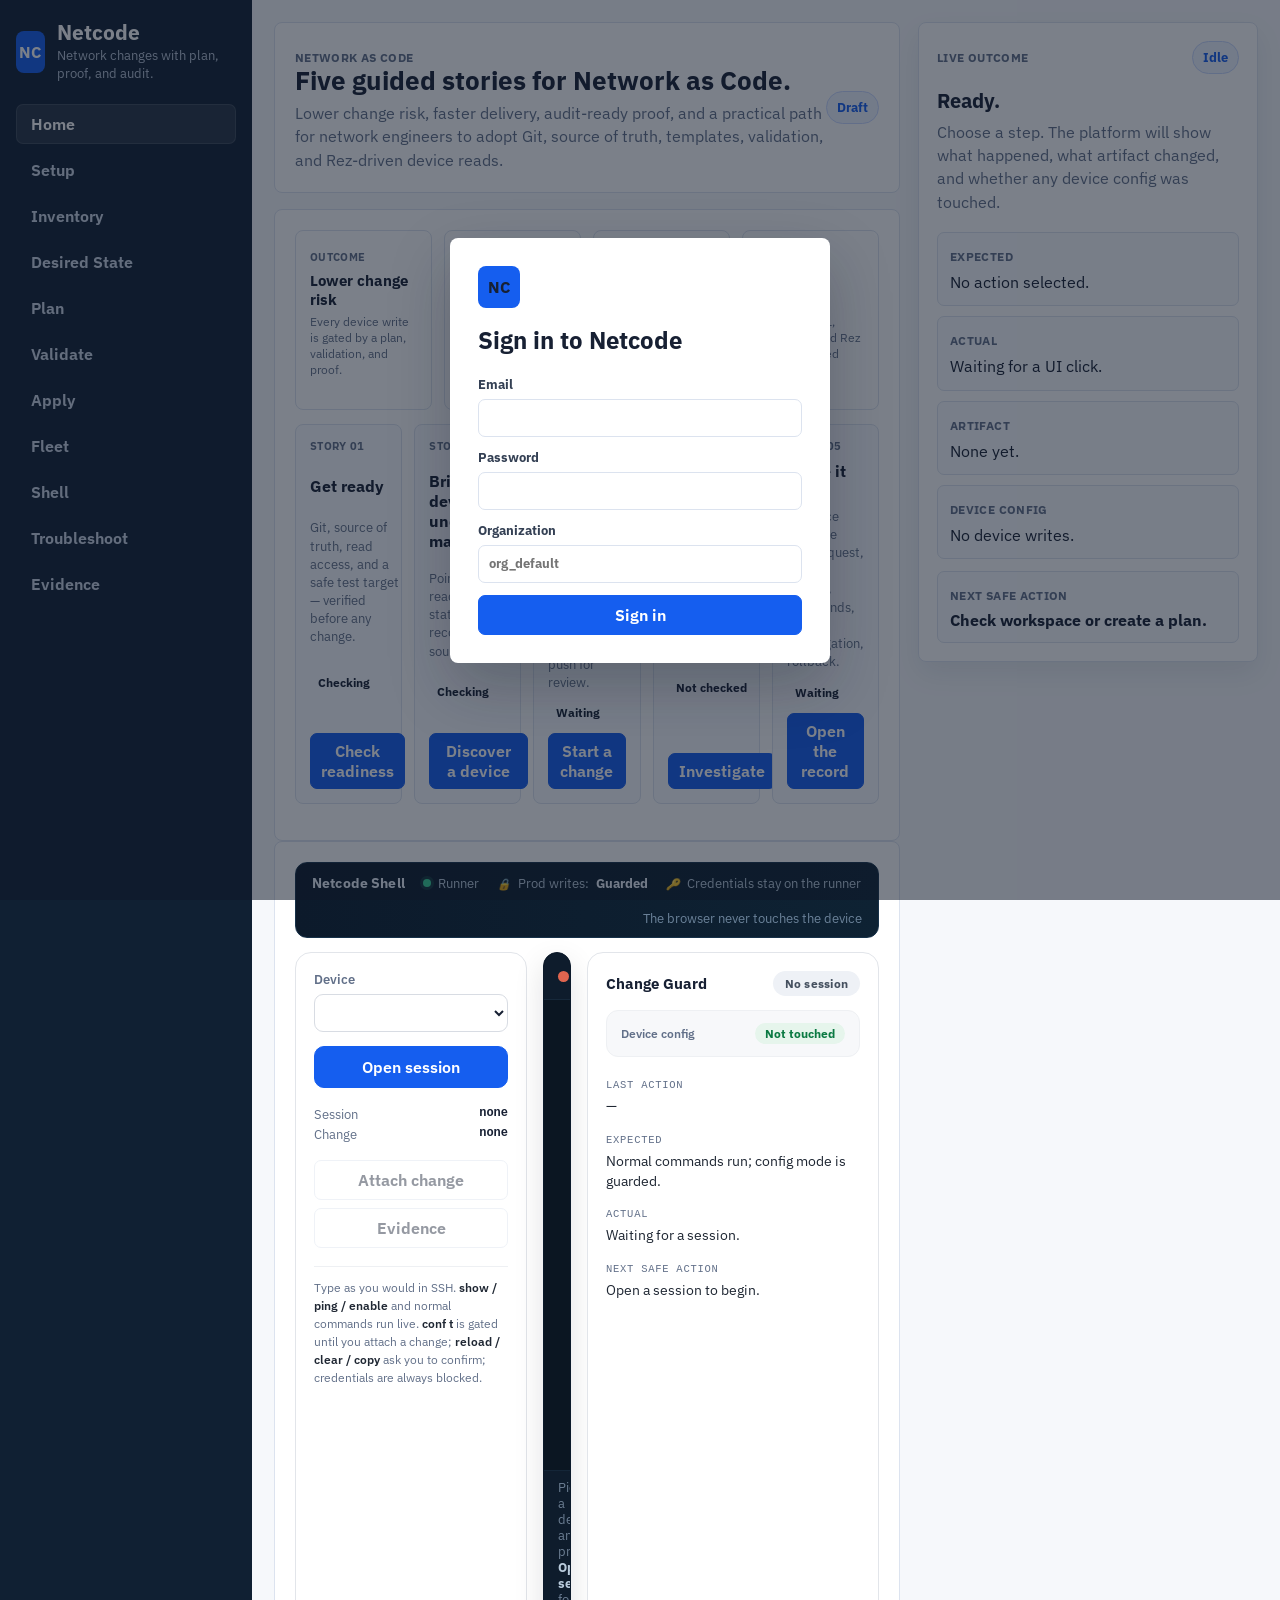
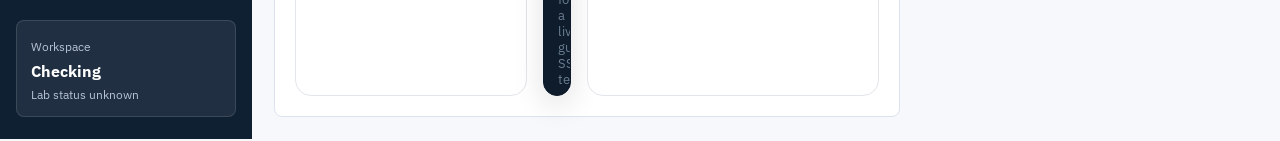
==== commit 11b2e462: "Fleet: canary -> batch rollouts with auto-halt + fleet drift dashboard A rollout = one intent fanned" ====
--- a/static/index.html
+++ b/static/index.html
@@ -6,7 +6,7 @@
     <title>Netcode</title>
     <link rel="icon" href="/static/favicon.svg" type="image/svg+xml" />
     <link rel="stylesheet" href="/static/vendor/xterm.css" />
-    <link rel="stylesheet" href="/static/styles.css?v=20260705-shell3" />
+    <link rel="stylesheet" href="/static/styles.css?v=20260706-fleet2" />
   </head>
   <body>
     <div id="login-overlay" class="login-overlay" hidden>
@@ -38,6 +38,7 @@
           <button class="nav-item" type="button" data-view="plan">Plan</button>
           <button class="nav-item" type="button" data-view="validate">Validate</button>
           <button class="nav-item" type="button" data-view="apply">Apply</button>
+          <button class="nav-item" type="button" data-view="fleet">Fleet</button>
           <button class="nav-item" type="button" data-view="shell">Shell</button>
           <button class="nav-item" type="button" data-view="drift">Troubleshoot</button>
           <button class="nav-item" type="button" data-view="evidence">Evidence</button>
@@ -464,6 +465,53 @@
               </div>
               <pre id="pr-summary" class="mini-code">Commit and push to produce a review-ready summary.</pre>
             </section>
+          </section>
+
+          <section id="view-fleet" class="view">
+            <section class="section-heading">
+              <h3>Fleet rollout — canary, then batches, halt on first failure</h3>
+              <p>One change, many devices. Every device gets its own change record with the full safety spine (plan, policy gate, dry-run proof, apply, verify) — the rollout only sequences the waves. A failure anywhere stops everything that has not started.</p>
+            </section>
+            <div class="two-column fleet-layout">
+              <form id="fleet-form" class="form-panel">
+                <section class="form-section first">
+                  <h4>Launch a fleet change</h4>
+                  <p class="setup-hint">Golden path: add a VLAN across the fleet. The canary proves it before any batch runs.</p>
+                  <label>Description<input name="description" placeholder="Guest wifi VLAN to all stores" autocomplete="off" /></label>
+                  <label>VLAN ID<input name="vlan_id" type="number" min="2" max="4094" value="777" /></label>
+                  <label>VLAN name<input name="vlan_name" value="FLEET_GUEST_WIFI" autocomplete="off" /></label>
+                  <label>Target group
+                    <select name="device_group" id="fleet-group"><option value="stores">stores</option></select>
+                  </label>
+                  <div class="field-row">
+                    <label>Canary size<input name="canary_size" type="number" min="1" value="1" /></label>
+                    <label>Batch size<input name="batch_size" type="number" min="1" value="3" /></label>
+                  </div>
+                  <div class="button-row">
+                    <button id="fleet-plan" type="button">Plan rollout</button>
+                    <button id="fleet-start" class="secondary" type="button" disabled>Start rollout</button>
+                    <button id="fleet-halt" class="danger" type="button" disabled>Halt</button>
+                  </div>
+                </section>
+              </form>
+              <article class="result-panel">
+                <span>Rollout</span>
+                <h4 id="fleet-title">No rollout planned yet.</h4>
+                <p id="fleet-summary">Plan a rollout to see the canary and batch waves before anything touches a device.</p>
+                <div id="fleet-chips" class="stat-chips"></div>
+                <div id="fleet-halt-banner" class="fleet-halt-banner" hidden></div>
+                <div id="fleet-waves" class="fleet-waves"></div>
+              </article>
+            </div>
+            <section class="section-heading">
+              <h3>Fleet drift</h3>
+              <p>Live state vs the committed baseline for every device in the source of truth — the out-of-band change finder. Runs on the on-prem runner; the sweep is recorded as an evidence report.</p>
+            </section>
+            <div class="fleet-drift-bar">
+              <button id="fleet-drift-refresh" type="button">Run fleet drift sweep</button>
+              <span id="fleet-drift-meta" class="setup-hint">Never run in this session.</span>
+            </div>
+            <div id="fleet-drift-table" class="fleet-drift-table"></div>
           </section>
 
           <section id="view-shell" class="view">
@@ -638,6 +686,6 @@
     </main>
     <script src="/static/vendor/xterm.js"></script>
     <script src="/static/vendor/xterm-addon-fit.js"></script>
-    <script src="/static/app.js?v=20260705-shell3"></script>
+    <script src="/static/app.js?v=20260706-fleet2"></script>
   </body>
 </html>
--- a/static/styles.css
+++ b/static/styles.css
@@ -531,6 +531,12 @@
   color: var(--muted);
 }
 
+.chip.bad {
+  background: var(--red-soft);
+  border-color: #f2c4c4;
+  color: var(--red);
+}
+
 .gate-group-label {
   color: var(--muted);
   font-size: 12px;
@@ -825,7 +831,11 @@
 body.role-viewer #create-branch,
 body.role-viewer #discover-device,
 body.role-viewer #mint-join-token,
-body.role-viewer #netbox-sync {
+body.role-viewer #netbox-sync,
+body.role-viewer #fleet-plan,
+body.role-viewer #fleet-start,
+body.role-viewer #fleet-halt,
+body.role-viewer #fleet-drift-refresh {
   display: none;
 }
 
@@ -1497,3 +1507,47 @@
 .guard-facts dt { font-size: 10.5px; text-transform: uppercase; letter-spacing: .07em; color: var(--muted,#8b94a2); margin-top: 14px; font-family: ui-monospace,Menlo,monospace; }
 .guard-facts dd { margin: 3px 0 0; font-size: 13.5px; line-height: 1.45; color: var(--ink,#1f2733); }
 .shell-hint-bar b { color: #b9cbdc; }
+
+/* Attach-change picker modal */
+.nc-modal-overlay { position: fixed; inset: 0; z-index: 60; display: flex; align-items: center; justify-content: center;
+  background: rgb(11 22 34 / 45%); backdrop-filter: blur(3px); padding: 24px; }
+.nc-modal { width: 100%; max-width: 460px; background: var(--surface); border: 1px solid var(--line-strong);
+  border-radius: 14px; box-shadow: 0 24px 60px rgb(16 32 51 / 28%); overflow: hidden; }
+.nc-modal-head { padding: 20px 22px 12px; border-bottom: 1px solid var(--line); }
+.nc-modal-head h3 { margin: 0 0 6px; font-size: 16px; color: var(--text); }
+.nc-modal-head p { margin: 0; font-size: 12.5px; line-height: 1.5; color: var(--muted); }
+.nc-modal-body { padding: 18px 22px; display: flex; flex-direction: column; gap: 14px; }
+.nc-field { display: flex; flex-direction: column; gap: 6px; }
+.nc-field > span { font-size: 11px; text-transform: uppercase; letter-spacing: .06em; color: var(--muted-2); font-weight: 600; }
+.nc-field select, .nc-field input { padding: 9px 11px; border: 1px solid var(--line-strong); border-radius: 9px;
+  font-size: 13.5px; color: var(--text); background: var(--surface-soft); }
+.nc-field select:focus, .nc-field input:focus { outline: none; box-shadow: var(--focus); border-color: var(--blue); }
+.nc-or { text-align: center; font-size: 11px; text-transform: uppercase; letter-spacing: .1em; color: var(--muted-2); }
+.nc-modal-actions { display: flex; justify-content: flex-end; gap: 10px; padding: 14px 22px 20px; }
+
+/* Fleet rollout view */
+.fleet-layout { align-items: start; }
+.field-row { display: flex; gap: 12px; }
+.field-row label { flex: 1; }
+.fleet-halt-banner { margin: 10px 0; padding: 10px 14px; border-radius: 10px; background: var(--red-soft);
+  border: 1px solid #f2c4c4; color: var(--red); font-size: 13px; font-weight: 600; }
+.fleet-waves { display: flex; flex-direction: column; gap: 10px; margin-top: 12px; }
+.fleet-wave { display: flex; align-items: flex-start; gap: 12px; padding: 10px 12px; border-radius: 10px;
+  border: 1px solid var(--line); background: var(--surface-soft); }
+.fleet-wave.current { border-color: var(--blue); box-shadow: 0 0 0 3px rgb(21 94 239 / 10%); }
+.fleet-wave-label { min-width: 72px; font-size: 11px; font-weight: 700; text-transform: uppercase;
+  letter-spacing: .06em; color: var(--muted); padding-top: 5px; }
+.fleet-wave-devices { display: flex; flex-wrap: wrap; gap: 6px; }
+.fleet-device { padding: 4px 10px; border-radius: 999px; border: 1px solid var(--line-strong);
+  background: var(--surface); font-size: 12px; font-weight: 600; color: var(--text); cursor: pointer; }
+.fleet-device.passed { background: var(--green-soft); border-color: #b7e4c7; color: var(--green); }
+.fleet-device.running { background: var(--blue-soft); border-color: #c2d6ff; color: var(--blue); }
+.fleet-device.failed { background: var(--red-soft); border-color: #f2c4c4; color: var(--red); }
+.fleet-device.skipped, .fleet-device.pending { color: var(--muted-2); }
+.fleet-device.blocked { background: var(--amber-soft); border-color: #ecd3a8; color: var(--amber); }
+.fleet-drift-bar { display: flex; align-items: center; gap: 14px; margin: 6px 0 12px; }
+.fleet-drift-table { display: flex; flex-direction: column; gap: 6px; }
+.fleet-drift-row { display: grid; grid-template-columns: 130px 130px 1fr; align-items: center; gap: 12px;
+  padding: 9px 14px; border: 1px solid var(--line); border-radius: 10px; background: var(--surface); }
+.fleet-drift-row strong { font-size: 13px; }
+.fleet-drift-msg { font-size: 12.5px; color: var(--muted); }
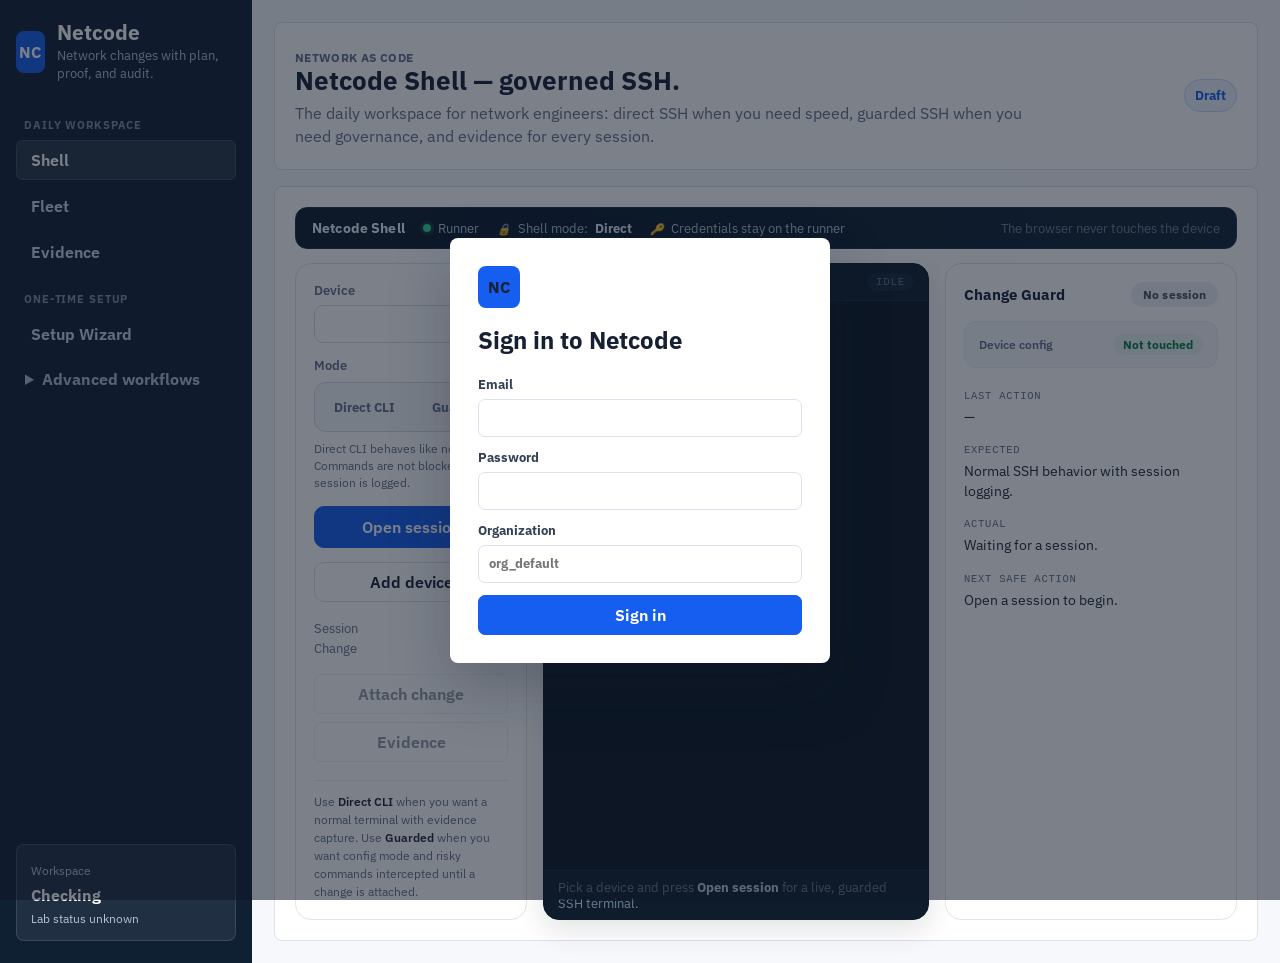
==== commit 79683077: "Site-parity slab: approval gates, closed-loop drift remediation, NTP pack, continuous drift watch Cl" ====
--- a/static/index.html
+++ b/static/index.html
@@ -6,9 +6,9 @@
     <title>Netcode</title>
     <link rel="icon" href="/static/favicon.svg" type="image/svg+xml" />
     <link rel="stylesheet" href="/static/vendor/xterm.css" />
-    <link rel="stylesheet" href="/static/styles.css?v=20260706-fleet2" />
+    <link rel="stylesheet" href="/static/styles.css?v=20260706-shellmain2" />
   </head>
-  <body>
+  <body class="shell-product-view">
     <div id="login-overlay" class="login-overlay" hidden>
       <form id="login-form" class="login-card">
         <div class="brand-mark">NC</div>
@@ -21,7 +21,7 @@
       </form>
     </div>
     <main class="app-shell">
-      <aside class="sidebar" aria-label="MVP navigation">
+      <aside class="sidebar" aria-label="Netcode navigation">
         <div class="brand">
             <div class="brand-mark">NC</div>
           <div>
@@ -31,17 +31,22 @@
         </div>
 
         <nav class="nav-list">
-          <button class="nav-item active" type="button" data-view="home">Home</button>
-          <button class="nav-item" type="button" data-view="setup">Setup</button>
-          <button class="nav-item" type="button" data-view="inventory">Inventory</button>
-          <button class="nav-item" type="button" data-view="desired">Desired State</button>
-          <button class="nav-item" type="button" data-view="plan">Plan</button>
-          <button class="nav-item" type="button" data-view="validate">Validate</button>
-          <button class="nav-item" type="button" data-view="apply">Apply</button>
+          <p class="nav-section">Daily workspace</p>
+          <button class="nav-item active" type="button" data-view="shell">Shell</button>
           <button class="nav-item" type="button" data-view="fleet">Fleet</button>
-          <button class="nav-item" type="button" data-view="shell">Shell</button>
-          <button class="nav-item" type="button" data-view="drift">Troubleshoot</button>
           <button class="nav-item" type="button" data-view="evidence">Evidence</button>
+          <p class="nav-section">One-time setup</p>
+          <button class="nav-item" type="button" data-view="setup">Setup Wizard</button>
+          <details class="nav-advanced">
+            <summary>Advanced workflows</summary>
+            <button class="nav-item compact" type="button" data-view="inventory">Inventory</button>
+            <button class="nav-item compact" type="button" data-view="desired">Desired State</button>
+            <button class="nav-item compact" type="button" data-view="plan">Plan</button>
+            <button class="nav-item compact" type="button" data-view="validate">Validate</button>
+            <button class="nav-item compact" type="button" data-view="apply">Apply</button>
+            <button class="nav-item compact" type="button" data-view="drift">Troubleshoot</button>
+            <button class="nav-item compact" type="button" data-view="home" aria-label="Home learning map">Learning Map</button>
+          </details>
         </nav>
 
         <section class="workspace-card">
@@ -56,15 +61,15 @@
           <header class="page-header">
             <div>
               <p class="eyebrow">Network as Code</p>
-              <h2 id="view-title">Five guided stories for Network as Code.</h2>
-              <p id="view-subtitle">Lower change risk, faster delivery, audit-ready proof, and a practical path for network engineers to adopt Git, source of truth, templates, validation, and Rez-driven device reads.</p>
+              <h2 id="view-title">Netcode Shell — governed SSH.</h2>
+              <p id="view-subtitle">The daily workspace for network engineers: direct SSH when you need speed, guarded SSH when you need governance, and evidence for every session.</p>
             </div>
             <div class="run-state">
               <span id="run-state-label">Draft</span>
             </div>
           </header>
 
-          <section id="view-home" class="view active">
+          <section id="view-home" class="view">
             <section class="value-strip" aria-label="Netcode business outcomes">
               <article>
                 <span>Outcome</span>
@@ -129,8 +134,8 @@
 
           <section id="view-setup" class="view">
             <section class="section-heading">
-              <h3>Setup — readiness gates</h3>
-              <p>Gates 1–2 (Git, source of truth) unlock changes. Gates 3–4 tell you how changes will be proven — with a lab, with on-device dry-runs, or plan-only. A missing lab never blocks planning.</p>
+              <h3>Setup Wizard — run this once</h3>
+              <p>Connect the pieces Netcode needs before daily SSH work: Git, source of truth, runner reachability, and proof mode. After these gates are green, most engineers should live in Shell.</p>
             </section>
             <p class="gate-group-label">Required before you can start a change</p>
             <div class="setup-grid two">
@@ -487,8 +492,10 @@
                     <label>Canary size<input name="canary_size" type="number" min="1" value="1" /></label>
                     <label>Batch size<input name="batch_size" type="number" min="1" value="3" /></label>
                   </div>
+                  <label id="fleet-approver-row" hidden>Approver (second engineer)<input id="fleet-approver" type="text" placeholder="e.g. jane@corp" autocomplete="off" /></label>
                   <div class="button-row">
                     <button id="fleet-plan" type="button">Plan rollout</button>
+                    <button id="fleet-approve" class="secondary" type="button" disabled>Approve</button>
                     <button id="fleet-start" class="secondary" type="button" disabled>Start rollout</button>
                     <button id="fleet-halt" class="danger" type="button" disabled>Halt</button>
                   </div>
@@ -509,16 +516,25 @@
             </section>
             <div class="fleet-drift-bar">
               <button id="fleet-drift-refresh" type="button">Run fleet drift sweep</button>
+              <button id="fleet-remediate" class="secondary" type="button" hidden>Create remediation plan</button>
+              <label class="fleet-watch-label">Watch
+                <select id="fleet-drift-watch">
+                  <option value="0">off</option>
+                  <option value="5">every 5m</option>
+                  <option value="15">every 15m</option>
+                  <option value="60">hourly</option>
+                </select>
+              </label>
               <span id="fleet-drift-meta" class="setup-hint">Never run in this session.</span>
             </div>
             <div id="fleet-drift-table" class="fleet-drift-table"></div>
           </section>
 
-          <section id="view-shell" class="view">
+          <section id="view-shell" class="view active">
             <div class="shell-trustbar">
               <span class="tb-title">Netcode Shell</span>
               <span class="tb-item"><i class="tb-dot ok" id="tb-runner-dot"></i><span id="tb-runner">Runner</span></span>
-              <span class="tb-item"><i class="tb-lock"></i>Prod writes: <b id="tb-writes">Guarded</b></span>
+              <span class="tb-item"><i class="tb-lock"></i>Shell mode: <b id="tb-writes">Direct</b></span>
               <span class="tb-item"><i class="tb-key"></i>Credentials stay on the runner</span>
               <span class="tb-item tb-muted">The browser never touches the device</span>
             </div>
@@ -527,7 +543,16 @@
                 <label class="shell-field">Device
                   <select id="shell-device"></select>
                 </label>
+                <div class="shell-mode-block">
+                  <span class="shell-mode-label">Mode</span>
+                  <div class="shell-mode-toggle" role="group" aria-label="Shell mode">
+                    <button id="shell-mode-direct" type="button" data-mode="direct">Direct CLI</button>
+                    <button id="shell-mode-guarded" type="button" data-mode="guarded">Guarded</button>
+                  </div>
+                  <p id="shell-mode-note">Direct CLI behaves like normal SSH. Commands are not blocked, but the session is logged.</p>
+                </div>
                 <button id="shell-open" type="button">Open session</button>
+                <button id="shell-add-device" class="secondary" type="button">Add device</button>
                 <div class="shell-session-meta">
                   <p><span>Session</span><strong id="shell-session-id">none</strong></p>
                   <p><span>Change</span><strong id="shell-change">none</strong></p>
@@ -536,7 +561,7 @@
                   <button id="shell-attach" class="secondary" type="button" disabled>Attach change</button>
                   <button id="shell-evidence" class="secondary" type="button" disabled>Evidence</button>
                 </div>
-                <p class="shell-help">Type as you would in SSH. <b>show / ping / enable</b> and normal commands run live. <b>conf t</b> is gated until you attach a change; <b>reload / clear / copy</b> ask you to confirm; credentials are always blocked.</p>
+                <p class="shell-help">Use <b>Direct CLI</b> when you want a normal terminal with evidence capture. Use <b>Guarded</b> when you want config mode and risky commands intercepted until a change is attached.</p>
               </aside>
               <div class="shell-terminal-wrap">
                 <div class="shell-term-titlebar">
@@ -558,7 +583,7 @@
                 </div>
                 <dl class="guard-facts">
                   <dt>Last action</dt><dd id="guard-last">—</dd>
-                  <dt>Expected</dt><dd id="guard-expected">Normal commands run; config mode is guarded.</dd>
+                  <dt>Expected</dt><dd id="guard-expected">Normal SSH behavior with session logging.</dd>
                   <dt>Actual</dt><dd id="guard-actual">Waiting for a session.</dd>
                   <dt>Next safe action</dt><dd id="guard-next">Open a session to begin.</dd>
                 </dl>
@@ -686,6 +711,6 @@
     </main>
     <script src="/static/vendor/xterm.js"></script>
     <script src="/static/vendor/xterm-addon-fit.js"></script>
-    <script src="/static/app.js?v=20260706-fleet2"></script>
+    <script src="/static/app.js?v=20260706-shellmain2"></script>
   </body>
 </html>
--- a/static/styles.css
+++ b/static/styles.css
@@ -149,6 +149,15 @@
   gap: 6px;
 }
 
+.nav-section {
+  color: #7f8da3;
+  font-size: 11px;
+  font-weight: 800;
+  letter-spacing: 0.08em;
+  margin: 14px 8px 2px;
+  text-transform: uppercase;
+}
+
 .nav-item {
   background: transparent;
   border-color: transparent;
@@ -157,6 +166,13 @@
   min-height: 38px;
 }
 
+.nav-item.compact {
+  color: #aebbd0;
+  font-size: 14px;
+  min-height: 32px;
+  padding-left: 18px;
+}
+
 .nav-item:hover:not(:disabled),
 .nav-item.active {
   background: rgb(255 255 255 / 9%);
@@ -165,6 +181,31 @@
   color: white;
 }
 
+.nav-advanced {
+  display: grid;
+  gap: 4px;
+}
+
+.nav-advanced:not([open]) .nav-item {
+  display: none;
+}
+
+.nav-advanced summary {
+  border: 1px solid transparent;
+  border-radius: 8px;
+  color: #aebbd0;
+  cursor: pointer;
+  font-weight: 750;
+  list-style-position: inside;
+  padding: 8px;
+}
+
+.nav-advanced summary:hover {
+  background: rgb(255 255 255 / 7%);
+  border-color: rgb(255 255 255 / 10%);
+  color: white;
+}
+
 .workspace-card {
   background: rgb(255 255 255 / 7%);
   border: 1px solid rgb(255 255 255 / 12%);
@@ -190,6 +231,14 @@
   gap: 18px;
   grid-template-columns: minmax(0, 1fr) 340px;
   padding: 22px;
+}
+
+.shell-product-view .content-shell {
+  grid-template-columns: minmax(0, 1fr);
+}
+
+.shell-product-view .outcome-panel {
+  display: none;
 }
 
 .main-stage,
@@ -1408,6 +1457,34 @@
 }
 .shell-field { display: flex; flex-direction: column; gap: 6px; font-size: 13px; font-weight: 600; color: var(--muted, #5b6472); }
 .shell-field select { padding: 8px 10px; border-radius: 9px; border: 1px solid var(--border, #d8dce3); font: inherit; }
+.shell-mode-block { display: flex; flex-direction: column; gap: 8px; }
+.shell-mode-label { font-size: 13px; font-weight: 600; color: var(--muted, #5b6472); }
+.shell-mode-toggle {
+  display: grid;
+  grid-template-columns: 1fr 1fr;
+  gap: 4px;
+  padding: 4px;
+  border: 1px solid var(--border, #d8dce3);
+  border-radius: 12px;
+  background: var(--panel-2, #f7f8fa);
+}
+.shell-mode-toggle button {
+  border: 0;
+  border-radius: 8px;
+  background: transparent;
+  color: var(--muted, #6b7280);
+  cursor: pointer;
+  font-size: 12.5px;
+  font-weight: 700;
+  padding: 8px 6px;
+}
+.shell-mode-toggle button.active {
+  background: #fff;
+  color: var(--ink, #1f2733);
+  box-shadow: 0 1px 5px rgba(16, 32, 51, .12);
+}
+.shell-mode-toggle button:disabled { opacity: .5; cursor: not-allowed; }
+.shell-mode-block p { margin: 0; color: var(--muted, #6b7280); font-size: 12px; line-height: 1.45; }
 .shell-session-meta p { display: flex; justify-content: space-between; gap: 8px; margin: 4px 0; font-size: 12.5px; }
 .shell-session-meta span { color: var(--muted, #7a828f); }
 .shell-session-meta strong { font-family: ui-monospace, Menlo, monospace; font-size: 12px; }
@@ -1440,6 +1517,7 @@
 .shell-input button:disabled { opacity: .5; cursor: not-allowed; }
 .change-guard h4 { margin: 0 0 4px; font-size: 15px; }
 .guard-mode { align-self: flex-start; padding: 5px 12px; border-radius: 999px; font-size: 12px; font-weight: 700; background: #eef1f6; color: #45505f; letter-spacing: .02em; }
+.guard-mode.direct { background: #eaf8ef; color: #147944; }
 .guard-mode.attached { background: #e7f0ff; color: #1d4ed8; }
 .guard-mode.config { background: #fdeede; color: #9a5b12; }
 .guard-facts { margin: 0; display: grid; gap: 3px; }
@@ -1447,6 +1525,7 @@
 .guard-facts dd { margin: 0; font-size: 13.5px; line-height: 1.4; color: var(--ink, #1f2733); }
 .device-chip { display: inline-block; padding: 3px 10px; border-radius: 999px; font-size: 12px; font-weight: 700; }
 .device-chip.not-touched { background: #e6f5ec; color: #0b7a43; }
+.device-chip.direct { background: #fff4d6; color: #876000; }
 .device-chip.touched { background: #fde7e3; color: #b23b1f; }
 
 /* ---- Netcode Shell: live xterm terminal (MVP4) ---- */
@@ -1476,6 +1555,7 @@
 .shell-devices, .change-guard { background: var(--panel,#fff); border: 1px solid var(--border,#e2e5ea); border-radius: 16px; }
 .shell-devices { padding: 18px; }
 .shell-devices > button#shell-open { width: 100%; padding: 10px; font-weight: 600; border-radius: 10px; }
+.shell-devices > button#shell-add-device { width: 100%; padding: 9px; font-weight: 600; border-radius: 10px; }
 .shell-actions-col { display: flex; flex-direction: column; gap: 8px; }
 .shell-actions-col button { width: 100%; }
 .shell-help { font-size: 12px; line-height: 1.5; color: var(--muted,#6b7280); margin: 4px 0 0; padding-top: 12px; border-top: 1px solid var(--line-2,#eef0f3); }
@@ -1499,6 +1579,7 @@
 .guard-head { display: flex; align-items: center; justify-content: space-between; margin-bottom: 14px; }
 .guard-head h4 { margin: 0; font-size: 15px; }
 .guard-mode { padding: 5px 12px; border-radius: 999px; font-size: 11.5px; font-weight: 700; background: #eef1f6; color: #45505f; letter-spacing: .02em; }
+.guard-mode.direct { background: #eaf8ef; color: #147944; }
 .guard-mode.read { background: #e6f0fb; color: #1f5fb0; }
 .guard-mode.attached { background: #e7f0ff; color: #1d4ed8; }
 .guard-mode.config { background: #fdeede; color: #9a5b12; }
@@ -1513,10 +1594,13 @@
   background: rgb(11 22 34 / 45%); backdrop-filter: blur(3px); padding: 24px; }
 .nc-modal { width: 100%; max-width: 460px; background: var(--surface); border: 1px solid var(--line-strong);
   border-radius: 14px; box-shadow: 0 24px 60px rgb(16 32 51 / 28%); overflow: hidden; }
+.nc-modal-wide { max-width: 680px; }
 .nc-modal-head { padding: 20px 22px 12px; border-bottom: 1px solid var(--line); }
 .nc-modal-head h3 { margin: 0 0 6px; font-size: 16px; color: var(--text); }
 .nc-modal-head p { margin: 0; font-size: 12.5px; line-height: 1.5; color: var(--muted); }
 .nc-modal-body { padding: 18px 22px; display: flex; flex-direction: column; gap: 14px; }
+.nc-modal-body.manual-device-grid { display: grid; grid-template-columns: repeat(2, minmax(0, 1fr)); gap: 14px; }
+@media (max-width: 720px) { .nc-modal-body.manual-device-grid { grid-template-columns: 1fr; } }
 .nc-field { display: flex; flex-direction: column; gap: 6px; }
 .nc-field > span { font-size: 11px; text-transform: uppercase; letter-spacing: .06em; color: var(--muted-2); font-weight: 600; }
 .nc-field select, .nc-field input { padding: 9px 11px; border: 1px solid var(--line-strong); border-radius: 9px;
@@ -1551,3 +1635,8 @@
   padding: 9px 14px; border: 1px solid var(--line); border-radius: 10px; background: var(--surface); }
 .fleet-drift-row strong { font-size: 13px; }
 .fleet-drift-msg { font-size: 12.5px; color: var(--muted); }
+
+/* Fleet approval + drift watch controls */
+.fleet-watch-label { align-items: center; color: var(--muted); display: inline-flex; font-size: 12.5px; font-weight: 600; gap: 6px; }
+.fleet-watch-label select { border: 1px solid var(--line-strong); border-radius: 8px; padding: 6px 8px; }
+#fleet-approver-row input { width: 100%; }
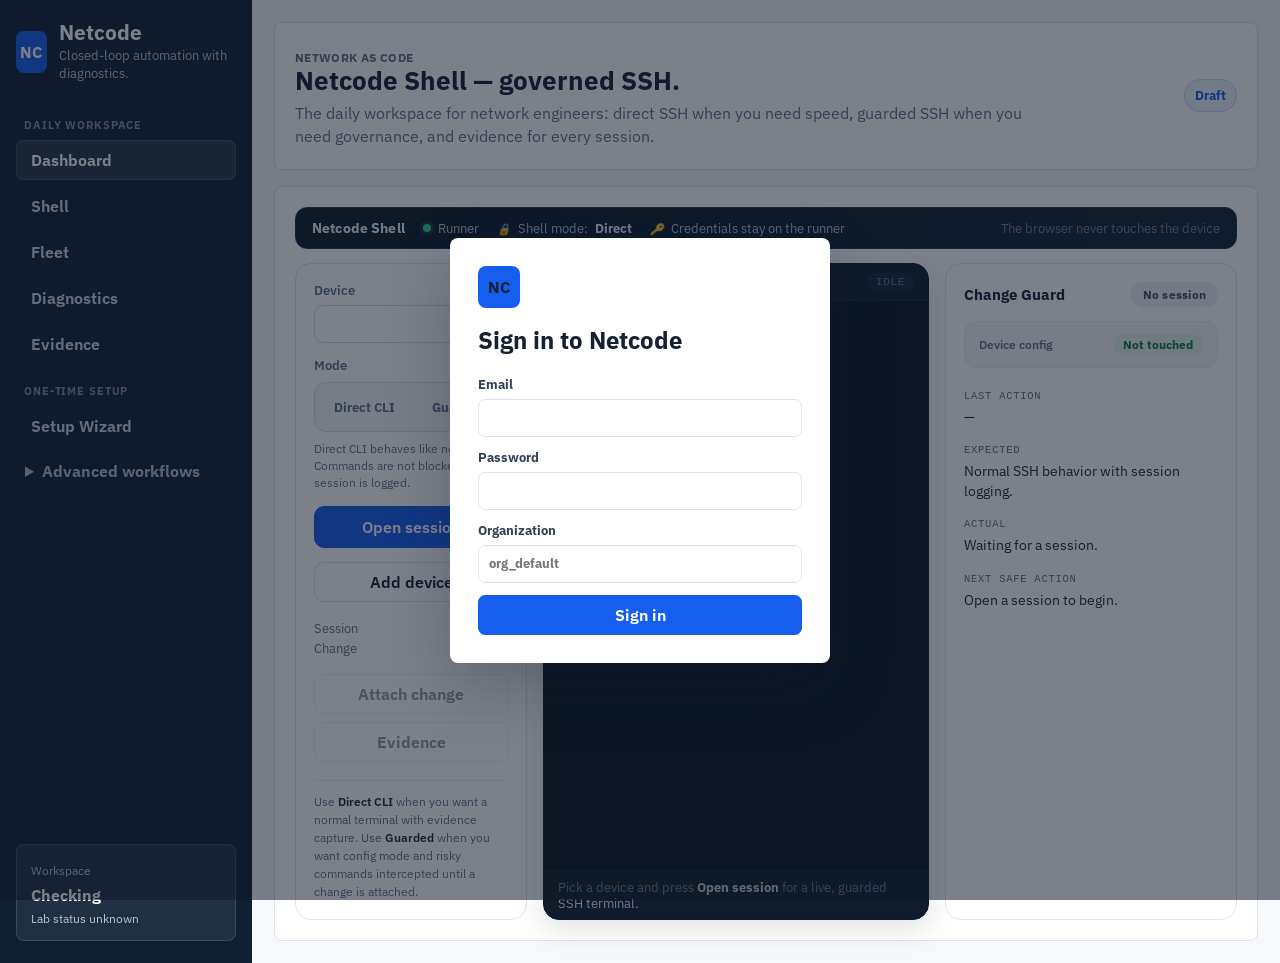
==== commit c0a7308a: "ui: add closed-loop Netcode diagnostics dashboard" ====
--- a/static/index.html
+++ b/static/index.html
@@ -26,26 +26,26 @@
             <div class="brand-mark">NC</div>
           <div>
             <h1>Netcode</h1>
-            <p>Network changes with plan, proof, and audit.</p>
+            <p>Closed-loop automation with diagnostics.</p>
           </div>
         </div>
 
         <nav class="nav-list">
           <p class="nav-section">Daily workspace</p>
-          <button class="nav-item active" type="button" data-view="shell">Shell</button>
+          <button class="nav-item active" type="button" data-view="home">Dashboard</button>
+          <button class="nav-item" type="button" data-view="shell">Shell</button>
           <button class="nav-item" type="button" data-view="fleet">Fleet</button>
+          <button class="nav-item" type="button" data-view="drift">Diagnostics</button>
           <button class="nav-item" type="button" data-view="evidence">Evidence</button>
           <p class="nav-section">One-time setup</p>
           <button class="nav-item" type="button" data-view="setup">Setup Wizard</button>
           <details class="nav-advanced">
             <summary>Advanced workflows</summary>
             <button class="nav-item compact" type="button" data-view="inventory">Inventory</button>
-            <button class="nav-item compact" type="button" data-view="desired">Desired State</button>
+            <button class="nav-item compact" type="button" data-view="desired">Workflow Packs</button>
             <button class="nav-item compact" type="button" data-view="plan">Plan</button>
             <button class="nav-item compact" type="button" data-view="validate">Validate</button>
             <button class="nav-item compact" type="button" data-view="apply">Apply</button>
-            <button class="nav-item compact" type="button" data-view="drift">Troubleshoot</button>
-            <button class="nav-item compact" type="button" data-view="home" aria-label="Home learning map">Learning Map</button>
           </details>
         </nav>
 
@@ -70,6 +70,55 @@
           </header>
 
           <section id="view-home" class="view">
+            <section class="closed-loop-hero" aria-label="Closed-loop automation overview">
+              <div class="closed-loop-copy">
+                <span class="hero-kicker">Netcode + Rez Diagnostics</span>
+                <h3>Self-verifying automation. Self-explaining failures. Human-approved changes.</h3>
+                <p>Other tools push config and hope. Netcode discovers live state, builds the plan, verifies the result, and when something fails, Rez investigates with read-only evidence and hands back a draft remediation.</p>
+                <div class="hero-actions">
+                  <button type="button" data-go="desired">Start a workflow pack</button>
+                  <button class="secondary" type="button" data-go="drift">Open Rez Diagnostics</button>
+                </div>
+              </div>
+              <div class="closed-loop-panel" aria-label="Closed loop workflow">
+                <div class="loop-line">
+                  <span>Discover</span>
+                  <span>Plan</span>
+                  <span>Verify</span>
+                  <span>Diagnose</span>
+                  <span>Remediate</span>
+                  <span>Approve</span>
+                </div>
+                <div class="loop-terminal">
+                  <div><b>CHG-4271</b> Region 3 edge remediation</div>
+                  <p>Generated route policy, firewall egress, NAT verification, rollback, and canary checks across 42 devices.</p>
+                  <p><b>Rez finding:</b> canary verification failed on Branch-EDGE-03; outbound NAT evidence missing for the scoped flow.</p>
+                  <p><b>Next safe action:</b> create a Netcode draft fix, validate, then wait for human approval before apply.</p>
+                </div>
+              </div>
+            </section>
+            <section class="trust-boundary-strip" aria-label="Platform trust boundaries">
+              <article>
+                <span>Shared</span>
+                <strong>Discovery spine</strong>
+                <p>One inventory and topology context feeds automation, drift, RCA, and packet investigation.</p>
+              </article>
+              <article>
+                <span>Local</span>
+                <strong>Runner-held credentials</strong>
+                <p>SSH/API credentials stay on the Windows or Linux runner next to the network.</p>
+              </article>
+              <article>
+                <span>Read-only</span>
+                <strong>Rez Diagnostics</strong>
+                <p>Rez can collect evidence and propose remediation, but it cannot apply configuration.</p>
+              </article>
+              <article>
+                <span>Gated</span>
+                <strong>Netcode writes</strong>
+                <p>Writes require plan, policy gates, canary, approval, apply, and verification.</p>
+              </article>
+            </section>
             <section class="value-strip" aria-label="Netcode business outcomes">
               <article>
                 <span>Outcome</span>
--- a/static/styles.css
+++ b/static/styles.css
@@ -319,6 +319,147 @@
   display: block;
 }
 
+.closed-loop-hero {
+  background:
+    radial-gradient(circle at 16% 18%, rgb(21 94 239 / 22%), transparent 32%),
+    radial-gradient(circle at 88% 6%, rgb(242 138 24 / 18%), transparent 26%),
+    linear-gradient(135deg, #081424 0%, #102033 58%, #07111f 100%);
+  border-radius: 22px;
+  color: white;
+  display: grid;
+  gap: 24px;
+  grid-template-columns: minmax(0, 0.92fr) minmax(420px, 1.08fr);
+  margin-bottom: 16px;
+  overflow: hidden;
+  padding: 26px;
+}
+
+.closed-loop-copy {
+  align-content: center;
+  display: grid;
+  gap: 16px;
+}
+
+.hero-kicker {
+  color: #9bd7ff;
+  font-size: 12px;
+  font-weight: 800;
+  letter-spacing: 0.13em;
+  text-transform: uppercase;
+}
+
+.closed-loop-copy h3 {
+  font-size: clamp(30px, 4vw, 52px);
+  letter-spacing: -0.045em;
+  line-height: 0.98;
+  margin: 0;
+  max-width: 680px;
+}
+
+.closed-loop-copy p {
+  color: #c7d5e8;
+  font-size: 16px;
+  line-height: 1.65;
+  margin: 0;
+  max-width: 660px;
+}
+
+.hero-actions {
+  display: flex;
+  flex-wrap: wrap;
+  gap: 10px;
+  margin-top: 4px;
+}
+
+.hero-actions button:first-child {
+  background: #f28a18;
+  border-color: #f28a18;
+  color: #081424;
+}
+
+.closed-loop-panel {
+  background: rgb(5 11 20 / 82%);
+  border: 1px solid rgb(255 255 255 / 13%);
+  border-radius: 20px;
+  box-shadow: 0 18px 42px rgb(0 0 0 / 26%);
+  padding: 18px;
+}
+
+.loop-line {
+  display: grid;
+  gap: 8px;
+  grid-template-columns: repeat(6, minmax(0, 1fr));
+  margin-bottom: 14px;
+}
+
+.loop-line span {
+  background: rgb(255 255 255 / 8%);
+  border: 1px solid rgb(255 255 255 / 10%);
+  border-radius: 999px;
+  color: #d9e8ff;
+  font-size: 11px;
+  font-weight: 800;
+  padding: 7px 8px;
+  text-align: center;
+}
+
+.loop-terminal {
+  background: #050b14;
+  border: 1px solid #21334d;
+  border-radius: 16px;
+  color: #d8e8ff;
+  display: grid;
+  font-family: "IBM Plex Mono", ui-monospace, monospace;
+  font-size: 12px;
+  gap: 12px;
+  line-height: 1.6;
+  padding: 16px;
+}
+
+.loop-terminal p,
+.loop-terminal div {
+  margin: 0;
+}
+
+.loop-terminal b {
+  color: #8be7c5;
+}
+
+.trust-boundary-strip {
+  display: grid;
+  gap: 12px;
+  grid-template-columns: repeat(4, minmax(0, 1fr));
+  margin-bottom: 16px;
+}
+
+.trust-boundary-strip article {
+  background: var(--surface);
+  border: 1px solid var(--line);
+  border-radius: var(--radius);
+  padding: 15px;
+}
+
+.trust-boundary-strip span {
+  color: var(--blue);
+  font-size: 11px;
+  font-weight: 800;
+  letter-spacing: 0.08em;
+  text-transform: uppercase;
+}
+
+.trust-boundary-strip strong {
+  display: block;
+  font-size: 15px;
+  margin-top: 7px;
+}
+
+.trust-boundary-strip p {
+  color: var(--muted);
+  font-size: 12px;
+  line-height: 1.45;
+  margin: 6px 0 0;
+}
+
 .section-heading {
   margin-bottom: 16px;
 }
@@ -1389,6 +1530,14 @@
   .outcome-panel {
     position: static;
   }
+
+  .closed-loop-hero {
+    grid-template-columns: 1fr;
+  }
+
+  .trust-boundary-strip {
+    grid-template-columns: repeat(2, minmax(0, 1fr));
+  }
 }
 
 @media (max-width: 860px) {
@@ -1407,6 +1556,7 @@
   .choice-grid,
   .value-strip,
   .story-board,
+  .trust-boundary-strip,
   .setup-grid,
   .config-form,
   .config-form section,
